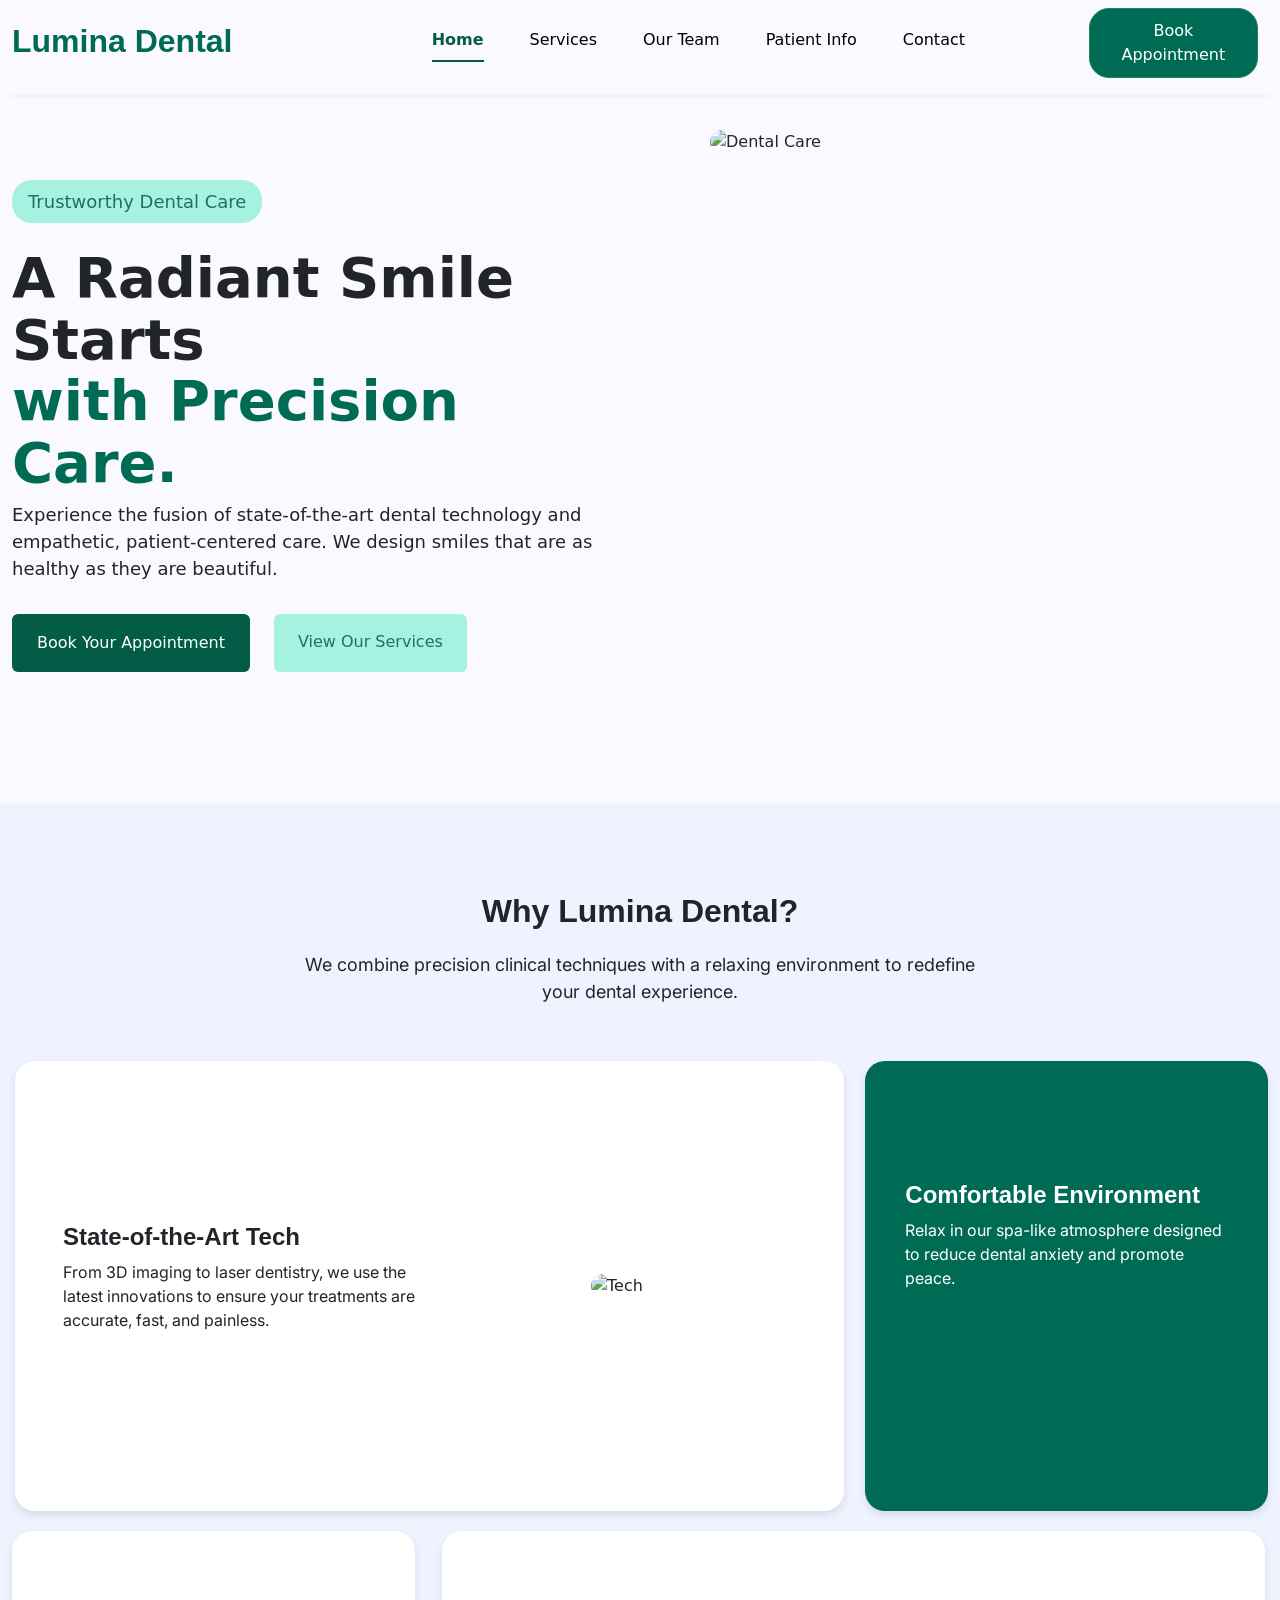
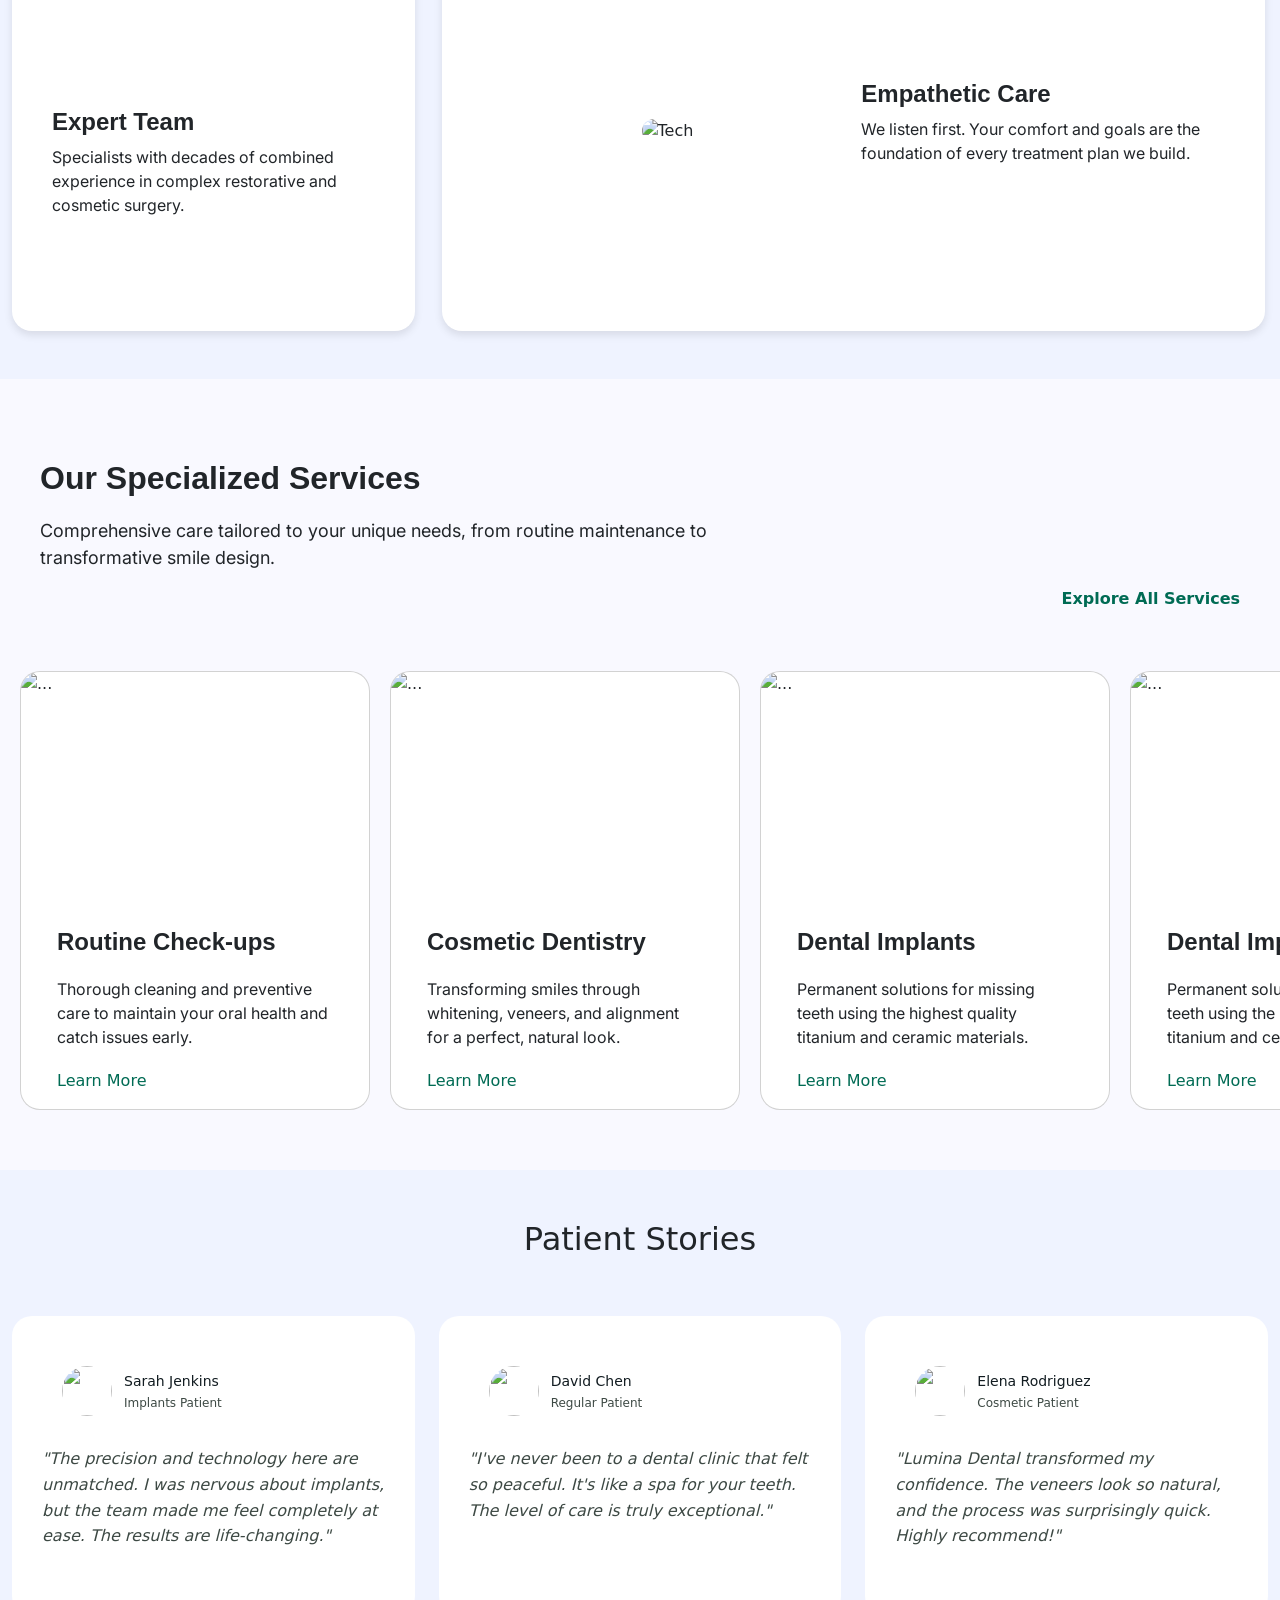
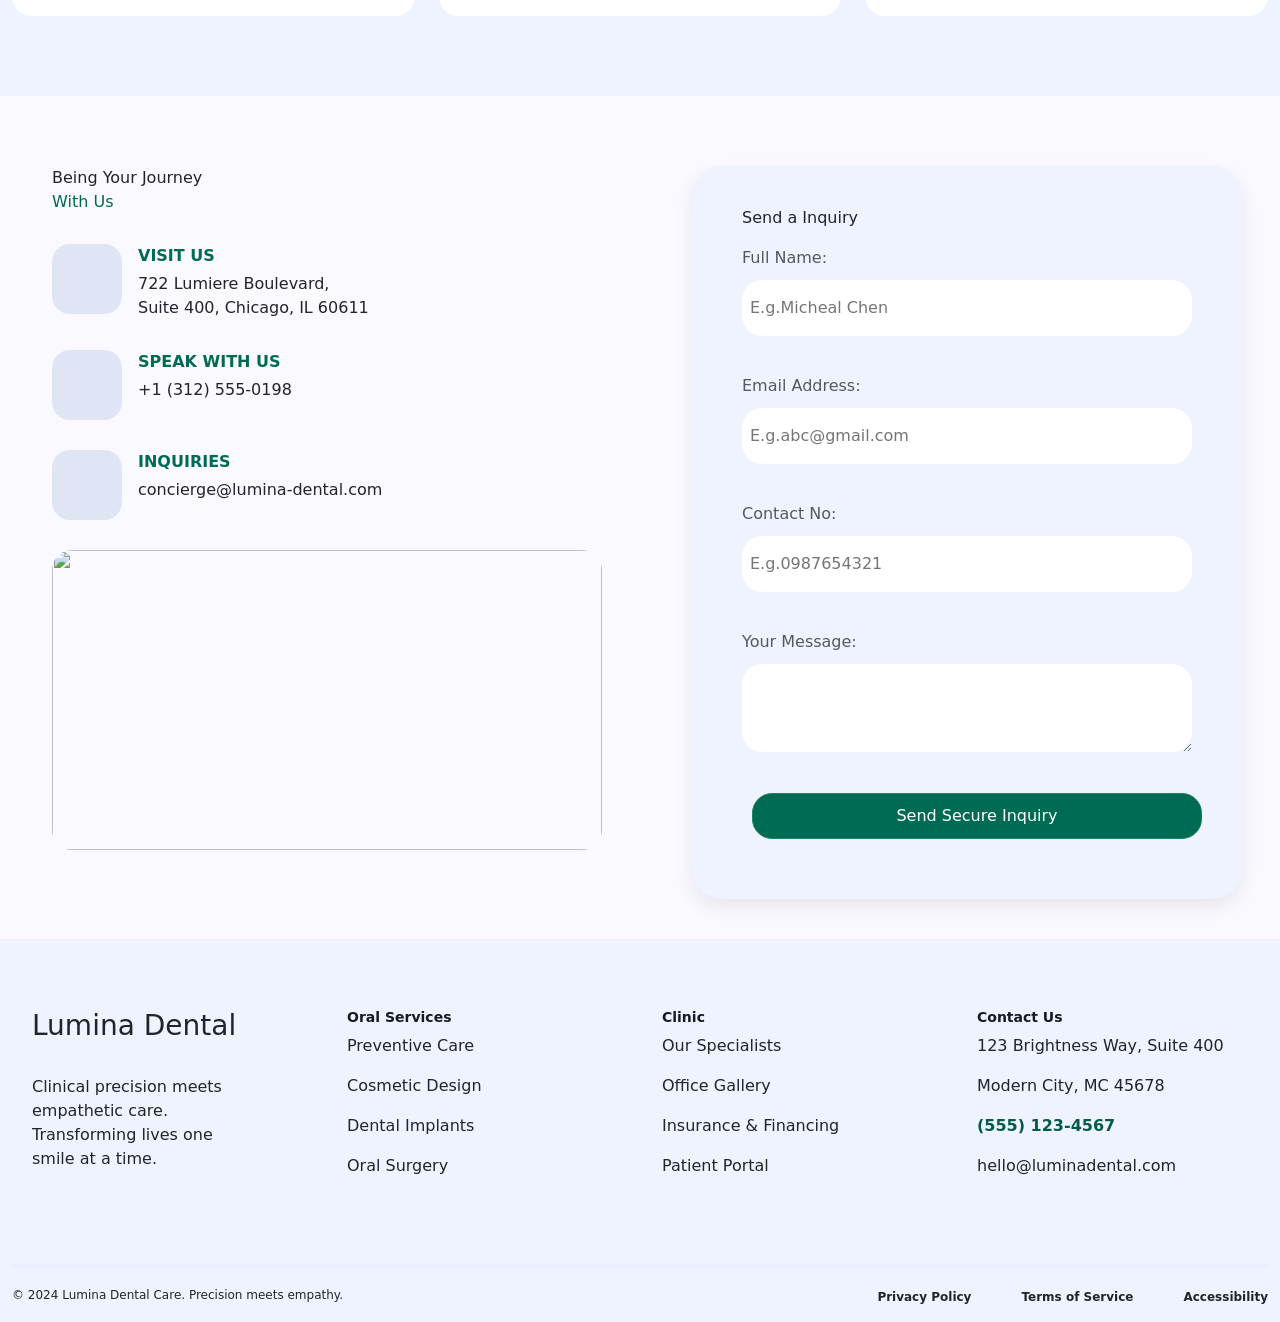
==== index.html @ 8a6b2f62 "adding slide" ====
<!DOCTYPE html>
<html lang="en">
<head>
    <meta charset="UTF-8">
    <meta name="viewport" content="width=device-width, initial-scale=1.0">
    <title> Landing Page </title>
    <link href="https://cdn.jsdelivr.net/npm/bootstrap@5.3.8/dist/css/bootstrap.min.css" rel="stylesheet">
    <link rel="stylesheet" href="style.css">
    <link href="https://fonts.googleapis.com/css2?family=Inter:ital,opsz,wght@0,14..32,100..900;1,14..32,100..900&display=swap" rel="stylesheet">
    <link href="https://cdnjs.cloudflare.com/ajax/libs/font-awesome/7.0.1/css/all.min.css" rel="stylesheet">
    <link rel="stylesheet" href="media.css">
</head>
<body>
    <!-- Heading Section -->
    <header>
        <div class =" heading1 container-fluid pt-2 justify-content-center">
            <div class="row d-flex align-items-center">
                <div class = "col-lg-3 col-6 order-lg-1 order-1">
                    <h2 id="head">Lumina Dental</h2>
                </div>
                <div class = "col-lg-7 col-12 order-lg-2 order-3 text-center d-flex justify-content-center">
                    <ul class="nav nav-underline justify-content-center flex-wrap">
                        <li class="nav-item">
                            <a class="nav-link active" aria-current="page" href="#Home" style="color:#035d46;">Home</a>
                        </li>
                        <li class="nav-item">
                            <a class="nav-link" href="#Services">Services</a>
                        </li>
                        <li class="nav-item">
                            <a class="nav-link" href="#Our Team">Our Team</a>
                        </li>
                        <li class="nav-item hide-mobile">
                            <a class="nav-link" href="#Patient Info">Patient Info</a>
                        </li>
                        <li class="nav-item">
                            <a class="nav-link" href="#contact">Contact</a>
                        </li>
                    </ul>
                </div>
                <div class = "col-lg-2 col-6 order-lg-3 order-2 d-flex justify-content-lg-end justify-content-center mb-3">
                <a href="#Formpopup" class="btn btn-success" style="border-radius: 20px;">Book Appointment</a>
            </div>
        </div><hr>
    </header>
    <!-- Hero Section -->
    <section class="container-fluid" id="Home">
            <div class="row">
                <div class="col-lg-6 col-12">
                    <div class="text">
                        <button type="button" class="btn-round mb-4 py-2 px-3">Trustworthy Dental Care</button>
                        <h2>A Radiant Smile Starts <br>
                        <span>with <span>Precision Care.</span></span></h2>
                        <p>Experience the fusion of state-of-the-art dental technology and 
                            empathetic, patient-centered care. We design smiles that are as 
                            healthy as they are beautiful.</p>
                        <div class="button d-flex gap-4 my-4">
                        <a href="#Formpopup" class="btn btn-track my-2 py-3 px-4" style="background-color: #035d46; color: white;">Book Your Appointment</a>
                        <a href="#Services" class="btn btn-press my-2 py-3 px-4"><i class="fa-brands fa-telegram w-2"></i> View Our Services</a>
                        </div>
                    </div>
                </div>
                <div class="doctor-image col-lg-6 col-12">
                    <img src="https://lh3.googleusercontent.com/aida-public/[base64]" alt="Dental Care" class="img-fluid">
                </div>
            </div>
    </section>
    <!-- About Us-->
    <section class="service container-fluid py-5" id="Services">
        <h2 class="main-heading">Why Lumina Dental?</h2>
        <p class="sub-para">We combine precision clinical techniques with a relaxing environment to redefine <br> your dental experience.</p>
        <div class="row d-flex align-items-center gx-4">
            <div class="col-lg-8 col-12">
                <div class="services row align-items-center">
                    <div class="col-lg-6 col-12 p-2">
                        <h3 class="services-title">State-of-the-Art Tech</h3>
                            <p class="services-text">
                                From 3D imaging to laser dentistry, we use the latest innovations to ensure your treatments are accurate, fast, and painless.
                            </p>
                    </div>
                    <div class="services-img col-lg-6 col-12 text-center">
                        <img src="https://lh3.googleusercontent.com/aida-public/[base64]" class="img-fluid"
                        alt="Tech">
                    </div>
                </div>
            </div>
            <div class="col-lg-4 col-12 gx-4">
                <div class="services-part">
                    <i class="fa-regular fa-bookmark fa-3x"></i>
                    <h3 class="services-title2">Comfortable Environment</h3>
                    <p class="services-text">Relax in our spa-like atmosphere designed to reduce dental anxiety and promote peace.</p>
                </div>
            </div> 
            <div class="col-12">
                <div class="row gx-4 gy-2 align-items-stretch">
                <div class="col-lg-4 col-12">
                <div class="services-part2">
                    <i class="fa-solid fa-user-group fa-3x" style="color: #035d46;"></i>
                    <h3 class="services-title2">Expert Team</h3>
                    <p class="services-text">
                            Specialists with decades of combined experience in complex restorative and cosmetic surgery.
                    </p>
                </div>
            </div>
            <div class="col-lg-8 col-12">
                <div class="services2 row align-items-center">
                    <div class="services-img col-lg-6 col-12 order-lg-1 order-2 text-center">
                        <img src="https://lh3.googleusercontent.com/aida-public/[base64]"
                        alt="Tech">
                    </div>
                    <div class="col-lg-6 col-12 p-2 order-lg-2 order-1">
                        <h3 class="services-title">Empathetic Care</h3>
                            <p class="services-text">
                                We listen first. Your comfort and goals are the foundation of every treatment plan we build.
                            </p>
                    </div>
                </div>
            </div>
            </div> 
            </div>
        </div>
    </section>
    <!--Specialization  -->
    <section class="container-fluid" id="Our Team">
        <div class="row ">
            <div class="section3">
                <h2>Our Specialized Services</h2>
                <p>Comprehensive care tailored to your unique needs, from routine maintenance to<br> transformative smile design.</p> 
                <a href="#" class="explore">Explore All Services 
                <i class="fa-solid fa-arrow-right"></i></a>
            </div>
            <div class="card-slider">
                
                <div class="card" style="width: 24rem;">
                    <img src="https://lh3.googleusercontent.com/aida-public/[base64]" class="card-img-top" alt="...">
                        <div class="card-body">
                            <h5 class="card-title">Routine Check-ups</h5>
                                <p class="card-text">Thorough cleaning and preventive care to maintain your oral health and catch issues early.</p>
                                    <a href="#" class="link">Learn More</a>
                        </div>
                </div>
            
                
                    <div class="card" style="width: 24rem;">
                        <img src="https://lh3.googleusercontent.com/aida-public/[base64]" class="card-img-top" alt="...">
                        <div class="card-body">
                            <h5 class="card-title">Cosmetic Dentistry</h5>
                                <p class="card-text">Transforming smiles through whitening, veneers, and alignment for a perfect, natural look.</p>
                                    <a href="#" class="link">Learn More</a>
                        </div>
                    </div>
                
                
                    <div class="card" style="width: 24rem;">
                    <img src="https://lh3.googleusercontent.com/aida-public/[base64]" class="card-img-top" alt="...">
                        <div class="card-body">
                            <h5 class="card-title">Dental Implants</h5>
                                <p class="card-text">Permanent solutions for missing teeth using the highest quality titanium and ceramic materials.</p>
                                    <a href="#" class="link">Learn More</a>
                        </div>
                    </div>
                    <div class="card" style="width: 24rem;">
                    <img src="https://lh3.googleusercontent.com/aida-public/[base64]" class="card-img-top" alt="...">
                        <div class="card-body">
                            <h5 class="card-title">Dental Implants</h5>
                                <p class="card-text">Permanent solutions for missing teeth using the highest quality titanium and ceramic materials.</p>
                                    <a href="#" class="link">Learn More</a>
                        </div>
                    </div>
                    <div class="card" style="width: 24rem;">
                    <img src="https://lh3.googleusercontent.com/aida-public/[base64]" class="card-img-top" alt="...">
                        <div class="card-body">
                            <h5 class="card-title">Dental Implants</h5>
                                <p class="card-text">Permanent solutions for missing teeth using the highest quality titanium and ceramic materials.</p>
                                    <a href="#" class="link">Learn More</a>
                        </div>
                    </div>
                    <div class="card" style="width: 24rem;">
                    <img src="https://lh3.googleusercontent.com/aida-public/[base64]" class="card-img-top" alt="...">
                        <div class="card-body">
                            <h5 class="card-title">Dental Implants</h5>
                                <p class="card-text">Permanent solutions for missing teeth using the highest quality titanium and ceramic materials.</p>
                                    <a href="#" class="link">Learn More</a>
                        </div>
                    </div>
                    <div class="card" style="width: 24rem;">
                    <img src="https://lh3.googleusercontent.com/aida-public/[base64]" class="card-img-top" alt="...">
                        <div class="card-body">
                            <h5 class="card-title">Dental Implants</h5>
                                <p class="card-text">Permanent solutions for missing teeth using the highest quality titanium and ceramic materials.</p>
                                    <a href="#" class="link">Learn More</a>
                        </div>
                    </div>
                     <div class="card" style="width: 24rem;">
                    <img src="https://lh3.googleusercontent.com/aida-public/[base64]" class="card-img-top" alt="...">
                        <div class="card-body">
                            <h5 class="card-title">Dental Implants</h5>
                                <p class="card-text">Permanent solutions for missing teeth using the highest quality titanium and ceramic materials.</p>
                                    <a href="#" class="link">Learn More</a>
                        </div>
                    </div>
                     <div class="card" style="width: 24rem;">
                    <img src="https://lh3.googleusercontent.com/aida-public/[base64]" class="card-img-top" alt="...">
                        <div class="card-body">
                            <h5 class="card-title">Dental Implants</h5>
                                <p class="card-text">Permanent solutions for missing teeth using the highest quality titanium and ceramic materials.</p>
                                    <a href="#" class="link">Learn More</a>
                        </div>
                    </div>
            </div>
        </div>
    </section>
    <!-- Rating Section -->
     <section class="stories container-fluid" id="Patient Info">
        
            <div class="section4">
                <h2 class="heading">Patient Stories</h2>
                <div class="star d-flex">
                    <i class="fa-solid fa-star"></i>
                    <i class="fa-solid fa-star"></i>
                    <i class="fa-solid fa-star"></i>
                    <i class="fa-solid fa-star"></i>
                    <i class="fa-solid fa-star"></i>
                </div>
                <div class="align">
                    <div class="row d-flex">
                    <div class="col-lg-4 col-12">
                    <div class="profile">
                        <div class="rates d-flex align-items-center">
                        <img src="https://lh3.googleusercontent.com/aida-public/[base64]" class="circle-img">
                    <div class="view-text">
                        <p id="large">Sarah Jenkins</p>
                        <p id="small">Implants Patient</p>
                        </div> </div>
                        <div class="view"><p> "The precision and technology here are unmatched. I was nervous about implants, but the team made me feel completely at ease. The results are life-changing."</p></div>
                    </div>
                </div>
                <div class="col-lg-4 col-12">
                    <div class="profile">
                        <div class="rates d-flex align-items-center">
                        <img src="https://lh3.googleusercontent.com/aida-public/[base64]" class="circle-img">
                    <div class="view-text">
                        <p id="large">David Chen</p>
                        <p id="small">Regular Patient</p>
                        </div> </div>
                        <div class="view"><p>"I've never been to a dental clinic that felt so peaceful. It's like a spa for your teeth. The level of care is truly exceptional."</p></div>
                    </div>
                </div>
                <div class="col-lg-4 col-12">
                    <div class="profile">
                        <div class="rates d-flex align-items-center">
                        <img src="https://lh3.googleusercontent.com/aida-public/[base64]" class="circle-img">
                    <div class="view-text">
                        <p id="large">Elena Rodriguez</p>
                        <p id="small">Cosmetic Patient</p>
                        </div> </div>
                        <div class="view"><p>"Lumina Dental transformed my confidence. The veneers look so natural, and the process was surprisingly quick. Highly recommend!"</p></div>
                    </div>
                </div>
                </div>
            </div>
        </div>
     </section>
     <!-- Contact Page -->
      <section class="container-fluid" id="contact">
        <div class="row">
                <div class="col-lg-6 col-12">
                <div class="contact">
                <p>Being Your Journey <br> 
                    <span class="color">With Us</span></p>
                <div class="contact1">
                    <div class="location ">
                    <i class="fa-solid fa-location-dot fa-2x"></i>
                    </div>
                    <div class="contact-text">
                        <span class="sub-contact">VISIT US</span>
                    <p>722 Lumiere Boulevard,<br>
                    Suite 400, Chicago, IL 60611</p>
                    </div>
                </div>
                <div class="contact1">
                    <div class="location ">
                    <i class="fa-solid fa-phone fa-2x"></i>
                    </div>
                    <div class="contact-text">
                        <span class="sub-contact">Speak with us</span>
                    <p>+1 (312) 555-0198</p>
                    </div>
                </div>
                <div class="contact1">
                    <div class="location ">
                    <i class="fa-solid fa-envelope fa-2x"></i>
                    </div>
                    <div class="contact-text">
                        <span class="sub-contact">Inquiries</span>
                    <p>concierge@lumina-dental.com</p>
                    </div>
                </div>
                <div class="map-container">
                    <img src="https://lh3.googleusercontent.com/aida-public/[base64]" class="map-image">
                </div>
            </div>
            </div>
            <div class="col-lg-6 col-12">
                <form class="form-section" id="contactForm">
                    <div class="form-title">
                    <p>Send a Inquiry</p>
                    <div class="form-body">
                    <p class="form-text">Full Name:</p>
                    <input type="text" id="fullname" class="input py-3 px-2" placeholder="E.g.Micheal Chen">
                    <small class="error" id="nameError"></small><br>
                    <p class="form-text">Email Address:</p>
                    <input type="email" id="email" class="input py-3 px-2" placeholder="E.g.abc@gmail.com">
                    <small class="error" id="emailError"></small><br>
                    <p class="form-text">Contact No:</p>
                    <input type="text" id="phone" class="input py-3 px-2" placeholder="E.g.0987654321">
                    <small class="error" id="phoneError"></small><br>
                    <p class="form-text">Your Message:</p>
                    <textarea class="input py-2" id="message" rows="3"></textarea>
                    <small class="error" id="messageError"></small><br>
                    <button type="submit" class="btn btn-success form-btn">Send Secure Inquiry</button>
                    </div>
                    </div>
                </form>
            </div>
        </div>
    </section>
    <!-- Footer -->
    <footer>
        <div class="footer-wrapper container-fluid">
            <div class="row footer-top">
                        <div class="col-lg-3 col-md-6 col-12 footer-box">
                            <h3>Lumina Dental</h3><br>
                            <p>Clinical precision meets<br> 
                                empathetic care.<br> 
                                Transforming lives one<br> 
                                smile at a time.</p>
                            <div class="footer-logo">
                            <i class="fa-solid fa-earth-americas fa-2x"></i>
                            <i class="fa-regular fa-envelope fa-2x"></i>
                            </div>
                        </div>
                        <div class="col-lg-3 col-md-6 col-6 footer-box">
                            <h4 class="footer-title">Oral Services</h4>
                            <p>Preventive Care</p>
                            <p>Cosmetic Design</p>
                            <p>Dental Implants</p>
                            <p>Oral Surgery</p>
                        </div>
                        <div class="col-lg-3 col-md-6 col-6 footer-box">
                            <h4 class="footer-title">Clinic</h4>
                            <p>Our Specialists</p>
                            <p>Office Gallery</p>
                            <p>Insurance & Financing</p>
                            <p>Patient Portal</p>
                        </div>
                        <div class="col-lg-3 col-md-6 col-12 footer-box">
                            <h4 class="footer-title">Contact Us</h4>
                            <p>123 Brightness Way, Suite 400</p>
                            <p>Modern City, MC 45678</p>
                            <p style="color: #035d46;font-weight: bold;">(555) 123-4567</p>
                            <p>hello@luminadental.com</p>
                        </div>
                    </div><hr>
                    <div class="main-footer d-flex">
                <div class="main-text">
                <h5 id="address">
                © 2024 Lumina Dental Care. Precision meets empathy.
            </h5></div>
            <div class="extra">
                <p>Privacy Policy</p>
                <p>Terms of Service</p>
                <p>Accessibility</p>
            </div>
        </div>
    </div>        
    </footer>
    <script src="https://cdn.jsdelivr.net/npm/@popperjs/core@2.11.8/dist/umd/popper.min.js"></script>
    <script src="https://cdn.jsdelivr.net/npm/bootstrap@5.3.8/dist/js/bootstrap.min.js"></script>
    <script src="script.js"></script>

    <div id="Formpopup" class="popup">
    <div class="box">
        <div class="title">
            <h3>Book Appointment</h3> 
            <a href="#" id="cancel"> × </a>
        </div><br>
        <h5>Full Name:</h5>
        <input type="text" class="normal" placeholder="Name"><br><br>
        <h5>Email Id:</h5>
        <input type="email" class="normal" placeholder="Email"><br><br>
        <button id="book">Book Appointment</button>
    </div>
</div>
</body>
</html>
---- style.css ----
body{
    background-color: #F9F9FF;
}
.heading1{
    position:fixed;
    background-color: #F9F9FF;
    z-index: 1000;
}
.nav-link{
    margin:0 20px;
    color: black;
    margin-right:10px;
}
.nav-link:hover{
    color: #006b54;
}
.nav-link:focus,
.nav-link:active{
    color: #006b54;
}
#head{
    color: #006b54;
    font-weight: 550;
    margin-bottom: 20px;
    font-family:Impact, Haettenschweiler, 'Arial Narrow Bold', sans-serif;
}
.nav{
    margin-bottom: 20px;
}
.btn-success{
    padding: 10px 12px;
    margin:0 10px;
    background-color: #006b54;
    color: white;
}
.popup{
    display: none;
    position: fixed;
    inset: 0;
    background-color: rgba(0,0,0,0.4);
}
.popup:target{
    display:flex;
    flex-direction: column;
    justify-content: center;
    align-items: center;
}
.box{
    background-color:#eff3ff;
    padding: 20px;
    border-radius:10px;
}
.normal{
    padding:10px;
    border-radius: 20px;
    border:none;
}
#cancel{
    font-size:25px;
    color:#006b54
}
#book{
    background-color:#006b54;
    color:white;
    padding:10px 15px;
    border-radius: 10px;
}
.title{
    display: flex;
    gap:20px;
}
/* Home */
.text{
    max-width:650px;
    margin-top: 180px;
    font-size: 18px;
}
.text span{
    color:#006b54;
    font-weight:700;
}
.btn-press{
    padding: 12px 24px;
    background-color:#a6f1df;
    color: #227062;
    border: none;
}
.btn-press:focus,
.btn-press:active,
.btn-press:hover{
    background-color:#a6f1df;
}
.btn-round{
    background-color:#a6f1df;
    color: #227062;
    border-radius: 20px;
    border: none;
    margin-bottom: 30px;
}
.doctor-image img{
    width: 100%;
    max-width: 500px;
    border-radius: 20px;
    object-fit: cover;
    margin-top: 130px;
    display: block;
    margin-left: auto;
    margin-right: auto;
}
/* section 2 */
.text h2{
    font-size: 56px;
    font-weight: 700;
    line-height: 1.1;
}
.service{
    background-color: #eff3ff;
    margin-top: 100px;
}
.services{
    background-color: white;
    border-radius: 20px;
    box-shadow: 0 4px 8px rgba(0,0,0,0.1);
    padding: 40px;
    width:100%;
    height: 100%;
    margin-left: 3px;
}
.services-title{
    font-family: 'Plus Jakarta Sans', sans-serif;
    font-size: 24px;
    font-weight: bold;
}
.services-text{
    font-family:inter, 'Segoe UI', Tahoma, Geneva, Verdana, sans-serif;
    font-size: 16px;
}
.services-img img{
    width: 100%;
    border-radius: 20px;
    object-fit: cover;
}
.services-part{
    background-color: #006b54;
    color: white;
    border-radius: 20px;
    box-shadow: 0 4px 8px rgba(0,0,0,0.1);
    width: 100%;
    min-height: 400px;
    padding: 40px;
    display: flex;
    flex-direction: column;
}
.services-title2{
    font-family: 'Plus Jakarta Sans', sans-serif;
    font-size: 24px;
    font-weight: bold;
    margin-top: 80px;
}
.main-heading{
    text-align: center; 
    padding-top:40px;
    font-family: 'Plus Jakarta Sans', sans-serif;
    font-size:32px;
    font-weight: bold;
}
.sub-para{
    text-align: center;
    font-family:inter, 'Segoe UI', Tahoma, Geneva, Verdana, sans-serif;
    font-size: 18px;
    margin-top: 20px;
    padding-bottom: 40px;
}
.services-part2{
    border-radius: 20px;
    box-shadow: 0 4px 8px rgba(0,0,0,0.1);
    width: 100%;
    min-height:400px;
    height: 100%;
    padding: 40px;
    background-color: white;
    display: flex;
    flex-direction: column;
    justify-content: center;
}
.services2{
    background-color: white;
    border-radius: 20px;
    box-shadow: 0 4px 8px rgba(0,0,0,0.1);
    padding: 40px;
    min-height:400px;
    margin-right:3px;
    margin-left:3px;
}
.service .row{
    row-gap: 20px;
}
.services-part,
.services2{
    min-height: 320px;
    height: 100%;
}
.services,
.services-part{
    min-height: 450px;
    height: 100%;
}
.services,
.services2,
.services-part,
.services-part2{
    opacity: 0;
    transform: translateY(40px);
    animation:fadeUp 2s ease forwards;
}
@keyframes fadeUp{
    from{
        opacity:0;
        transform:translateY(40px);
    }
    to{
        opacity:1;
        transform:translateY(0);
    }
}
.services-img{
    overflow:hidden;
    border-radius:20px;
}
.services-img img{
    transition: transform 2s ease;
}
.services-img:hover{
    transform: scale(1,0.8);
}
/* section 3 */
.section3{
    background-color: #F9F9FF;
    padding: 40px;
}
.section3 h2{
    font-family: 'Plus Jakarta Sans', sans-serif;
    font-size: 32px;
    font-weight: bold;
    margin-top: 40px;
}
.section3 p{
    font-family: 'inter', 'Segoe UI', Tahoma, Geneva, Verdana, sans-serif;
    font-size: 18px;
    margin-top: 20px;
}
.card-title{
    margin:20px;
    font-family: 'Plus Jakarta Sans', sans-serif;
    font-size: 24px;
    font-weight: bold;
}
.card-text{
    margin:20px;
    font-family: 'inter','Segoe UI', Tahoma, Geneva, Verdana, sans-serif ;
    font-size: 16px;
}
.card-slider{
    display:flex;
    overflow:auto;
    scroll-behavior: smooth;
    padding:20px;
    gap:20px;
}
.card{
    flex-shrink: 0;
    max-width:350px;
}
.link{
    margin:20px;
    text-decoration: none;
    color: #006b54;
}
.link:hover{
    text-decoration: underline;
}
.card{
    overflow: hidden;
    border-radius: 20px;
}
.card-img-top{
    height:220px;
    object-fit: cover;
    transition: transform 0.2 ease;
}
.card-img-top:hover{
    transform:scale(1.1);
}
.explore{
    color:#006b54;
    font-weight: bold;
    text-decoration: none;
    display:block;
    text-align: right;
    transition: transform 0.2s ease;
}
.explore:hover{
    transform: translateX(-20px);
}
.card{
    margin-bottom: 40px;
}
/* section 4 */
.star{
    color:#ffb800;
    display: flex;
    justify-content: center;
    margin-bottom:50px;
    gap:5px;
}
.section4 h2{
    text-align: center;
}
.section4{
    padding-top:50px;
    overflow:hidden;
}
.stories{
     background-color:#eff3ff ;
}
#large{
    font-size: 14px;
    margin:0;
    color: #121c21;
}
#small{
    font-size:12px;
    margin:2px 0 0;
    color:#3d4944;
}
.circle-img{
    border-radius:50%;
    width:50px;
    height:50px;
}
.rates{
    margin-bottom: 10px;
    gap:12px;
    padding: 20px;
}
.view{
    font-size: 16px;
    font-style: italic;
    line-height: 1.6;
    color: #3d4944;
}
.profile{ 
    border-radius: 20px;
    background-color: white;
    padding: 30px;
    margin-bottom: 80px;
    min-height:300px;
    transition:0.3s ease;
}
.profile:hover{
   transform:translateY(-8px);
    box-shadow:0 12px 25px rgba(0,0,0,0.12);
}
/* Contact Page */
.contact{
    margin-top: 70px;
    margin-left:40px;
}
.color{
    color: #006b54;
}
.location{
    width: 70px;
    height:70px;
    border-radius: 18px;
    background-color: #dfe5f4;
    display:flex;
    justify-content: center;
    align-items: center;
    color:#006b54;
    flex-shrink:0;
}
.sub-contact{
    color: #006b54;
    font-weight:700;
    margin-bottom:4px;
    text-transform: uppercase;
}
.contact-text{
    display: flex;
    flex-direction: column;
    justify-content: center;
    margin-top:0;
}
.contact1{
    gap: 16px;
    display: flex;
    align-items: flex-start;
    margin:30px 0;
}
.contact-text p{
    margin:0;
}
.map-container{
    max-width:550px;
    width:100%;
    height:300px;
    border-radius: 20px;
    overflow:hidden;
    margin-bottom: 70px;
}
.map-image{
    width:100%;
    height:100%;
    object-fit: cover;
    transition:transform 0.2s ease;
}
.map-image:hover{
    transform: scale(1.2);
}
/* form */
.form-section{
     border-radius: 30px;
     background-color:#eff3ff;
     max-width:550px;
     width:100%;
     margin:40px;
     box-shadow: 0 8px 20px rgba(0,0,0,0.08);
}
.form-title{
    margin-top:70px;
    padding-left: 50px;
    padding-top:40px;
    padding-bottom: 30px;
}
.input{
    border-radius: 20px;
    border: none;
    margin-bottom: 10px;
    width:100%;
    max-width: 450px;
}
.form-body{
    padding-bottom: 30px;
}
.form-text{
    margin-bottom:10px;
    font-size: 16px;
}
.form-btn{
    background-color: #006b54;
    max-width:450px;
    width:100%;
    border-radius: 20px;
    color: white;
}
/* footer-section */
.footer-section{
    padding-top:70px;
    padding-left: 30px;
    gap:60px;
}
.footer-wrapper{
    background-color:#eff3ff;
}
.footer-logo{
    color:#006b54;
    display: flex;
    gap:20px;
}
.footer-title{
    font-size: 14px;
    font-weight: bold;
    color:#121c21;
    padding-right: 50px;
}
.footer-section h2,
.footer-section h4{
    padding-bottom: 20px;
}
.footer-section p{
    margin-bottom: 12px;
    line-height: 1.5;
}
.main-footer{
    margin-top:20px;
    display: flex;
    gap:20px;
    flex-wrap: wrap;
    justify-content: space-between;
}
#address{
    font-size: 12px;
    margin-right:20px;
}
.footer-top{
    row-gap:30px;
    padding:70px 0 70px 20px;
}
hr{
    border: 2px solid #d7e1fe;
    margin:0;
}
.extra{
    font-size:12px;
    display:flex;
    gap:50px;
    font-weight: bold;
}
.error{
    color:red;
    display: block;
    font-size:14px;
}
html{
    scroll-behavior: smooth;
}
---- media.css ----
@media (max-width: 768px) {
    .text h2{
    font-size:36px;
    }
    .nav{
        margin-bottom:0;
        position:fixed;
        bottom:0;
        left:0;
        width:100%;
        z-index:1000;
        background-color:white;   
    }
    .nav-link{
        padding:5px;
        font-size:12px;
        margin-top:10px;
        display: flex;
        align-items: center;
    }
    .hide-mobile{
        display:none;
    }
    .btn-success{
        margin-top:2px;
    }
    .text{
        margin-top: 110px;
        padding:0 10px;
    }
    body{
        padding-bottom:60px;
    }
   .services-part,
   .services-part2{
      padding:20px;
      min-height:150px;
    }
    .services,
    .services2{
        min-height:auto;
        display:flex;
        align-items:center;
        padding: 20px;;
    }
    #head{
        font-size:20px;
        margin-top:5px
    }
    .btn-success{
        font-size:14px;
        width:100%;
        padding:8px 10px;
        margin:5px 0;
    }
    .button{
        display: flex;
        flex-direction: column;
        gap:none;
        margin-bottom:10px;
    }
    .doctor-image img{
        margin-top:20px;
        margin-bottom:20px;
    }
    .explore{
        display:flex;
        justify-content: center;
        gap:5px;
    }
    .form-section{
        width:95%;
        margin:15px auto;
        border-radius:20px;
    }

    .form-title{
        padding:20px;
        margin-top:10px;
    }

    .input{
        width:100%;
        font-size:14px;
    }

    .form-btn{
        width:100%;
        padding:12px;
    }
    .profile{
        margin-bottom: 20px;
    }
    .contact{
        margin-left:20px;
    }
    .footer-top{
        padding:30px 0 20px 10px;
    }

}
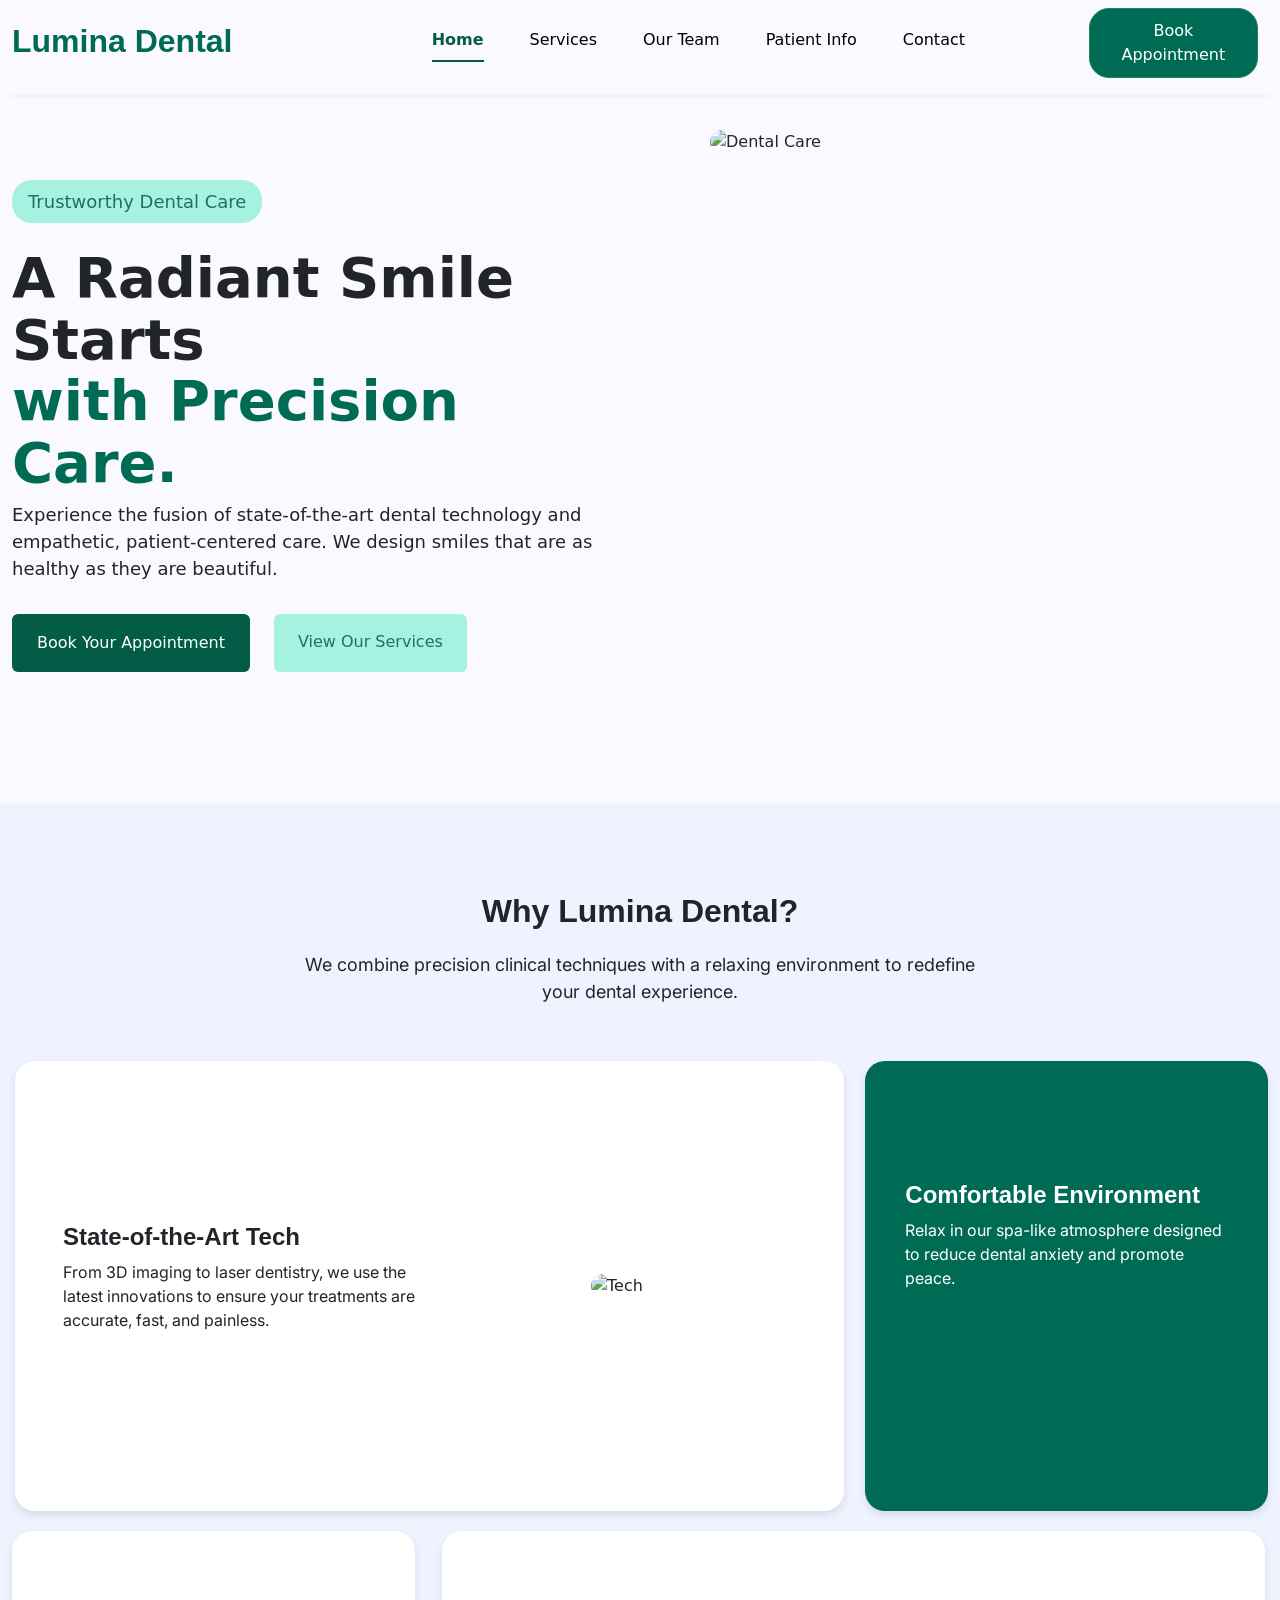
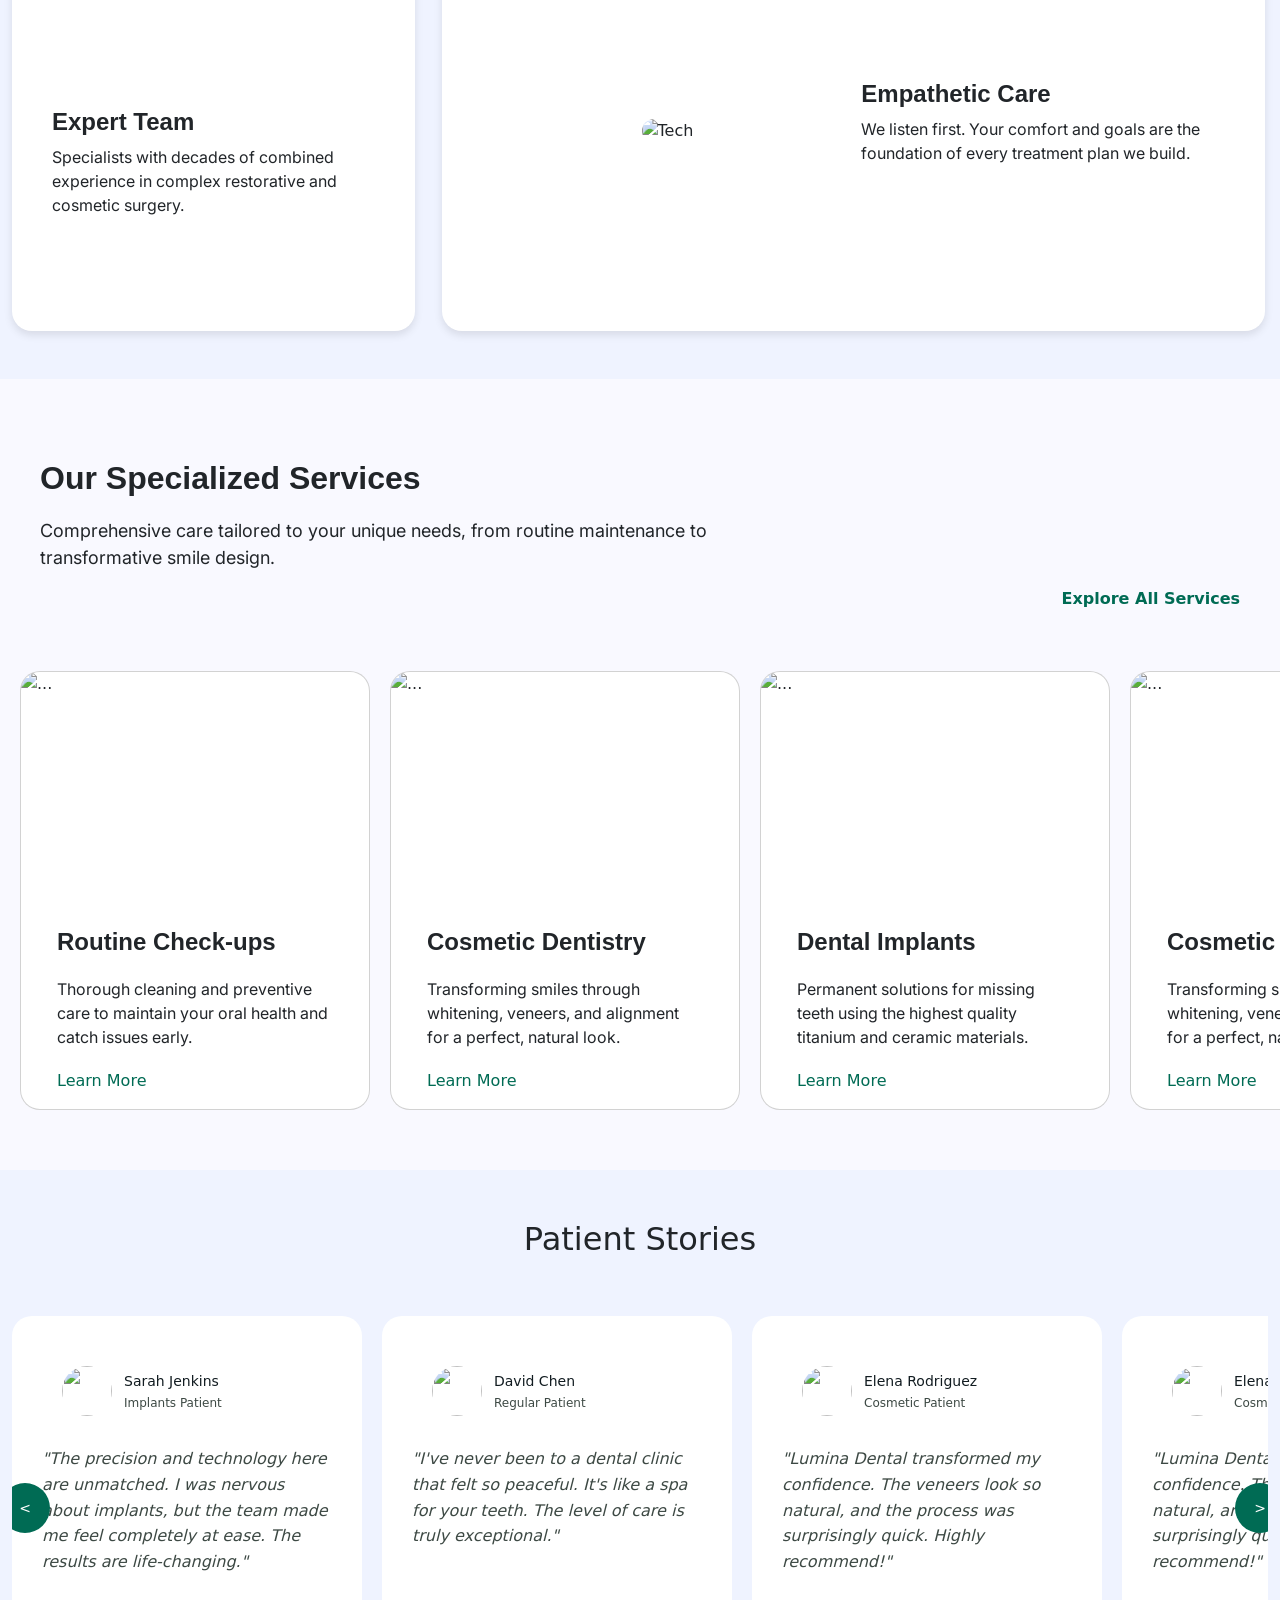
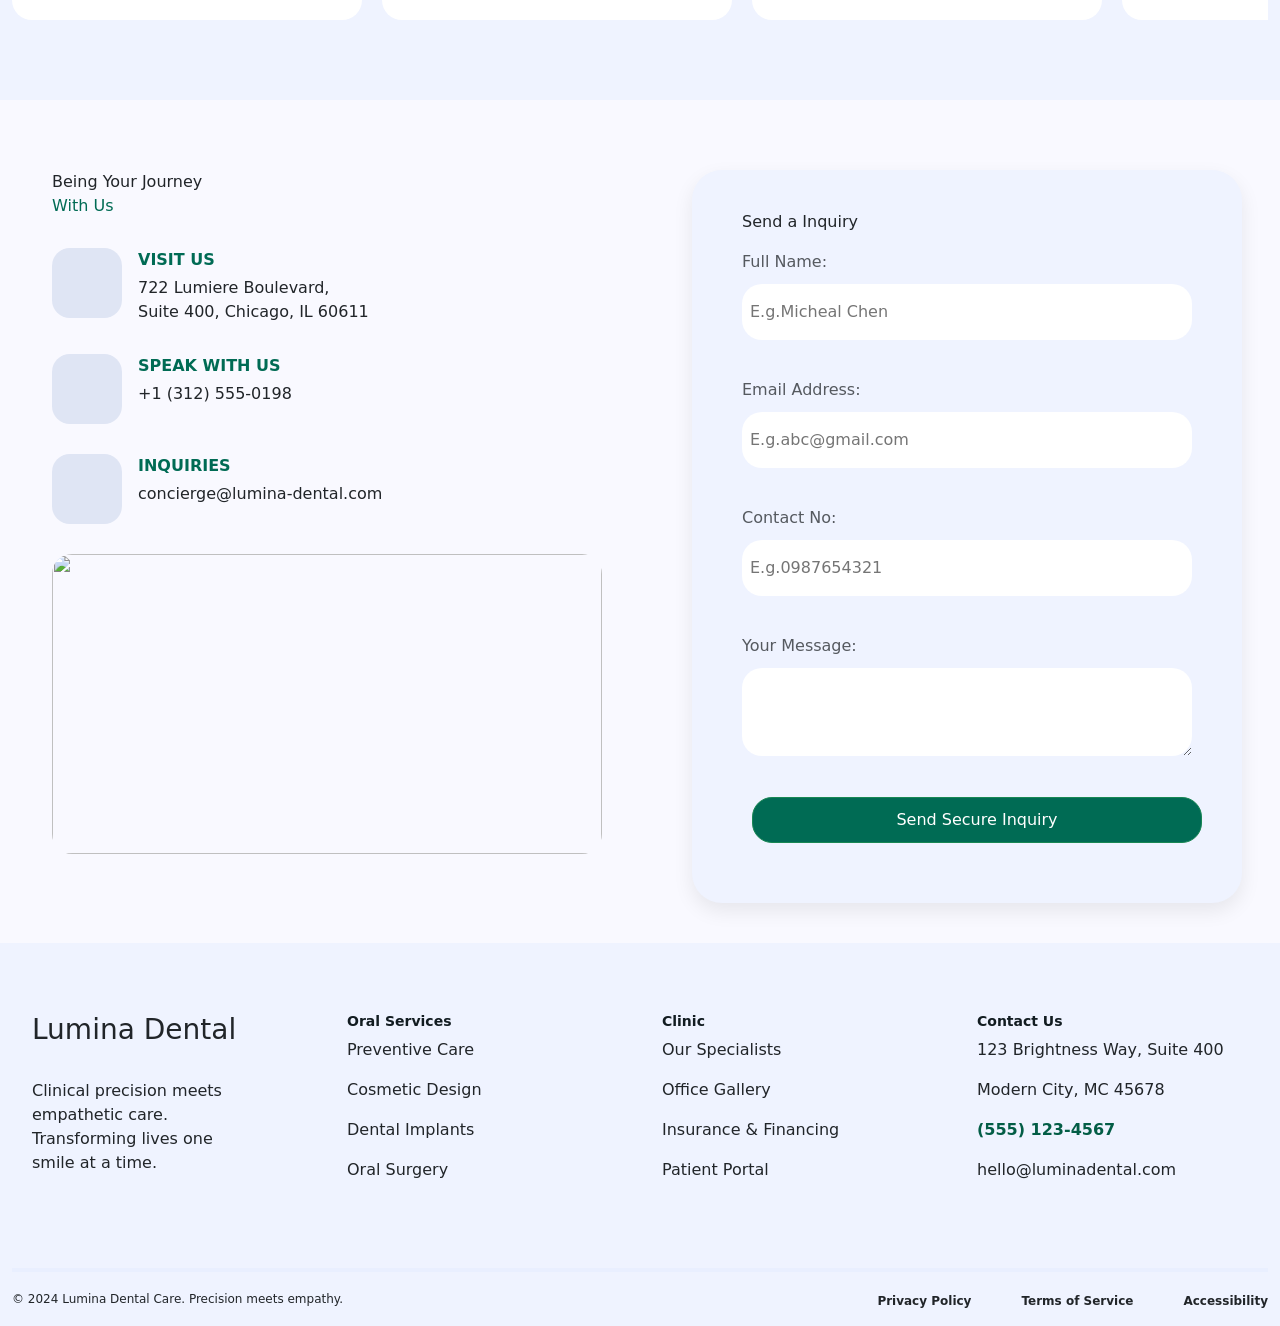
==== commit 0d2950e3: "adding slides" ====
--- a/index.html
+++ b/index.html
@@ -53,7 +53,7 @@
                         <p>Experience the fusion of state-of-the-art dental technology and 
                             empathetic, patient-centered care. We design smiles that are as 
                             healthy as they are beautiful.</p>
-                        <div class="button d-flex gap-4 my-4">
+                        <div class="button d-flex">
                         <a href="#Formpopup" class="btn btn-track my-2 py-3 px-4" style="background-color: #035d46; color: white;">Book Your Appointment</a>
                         <a href="#Services" class="btn btn-press my-2 py-3 px-4"><i class="fa-brands fa-telegram w-2"></i> View Our Services</a>
                         </div>
@@ -125,11 +125,10 @@
             <div class="section3">
                 <h2>Our Specialized Services</h2>
                 <p>Comprehensive care tailored to your unique needs, from routine maintenance to<br> transformative smile design.</p> 
-                <a href="#" class="explore">Explore All Services 
+                <a href="#" class="explore" id="explorebtn">Explore All Services 
                 <i class="fa-solid fa-arrow-right"></i></a>
             </div>
-            <div class="card-slider">
-                
+            <div class="card-slider" id="section-card">
                 <div class="card" style="width: 24rem;">
                     <img src="https://lh3.googleusercontent.com/aida-public/[base64]" class="card-img-top" alt="...">
                         <div class="card-body">
@@ -138,8 +137,6 @@
                                     <a href="#" class="link">Learn More</a>
                         </div>
                 </div>
-            
-                
                     <div class="card" style="width: 24rem;">
                         <img src="https://lh3.googleusercontent.com/aida-public/[base64]" class="card-img-top" alt="...">
                         <div class="card-body">
@@ -148,8 +145,6 @@
                                     <a href="#" class="link">Learn More</a>
                         </div>
                     </div>
-                
-                
                     <div class="card" style="width: 24rem;">
                     <img src="https://lh3.googleusercontent.com/aida-public/[base64]" class="card-img-top" alt="...">
                         <div class="card-body">
@@ -159,7 +154,23 @@
                         </div>
                     </div>
                     <div class="card" style="width: 24rem;">
-                    <img src="https://lh3.googleusercontent.com/aida-public/[base64]" class="card-img-top" alt="...">
+                    <img src="https://images.unsplash.com/photo-1593022356769-11f762e25ed9?w=500&auto=format&fit=crop&q=60&ixlib=rb-4.1.0&ixid=M3wxMjA3fDB8MHxzZWFyY2h8N3x8ZGVudGlzdHxlbnwwfHwwfHx8MA%3D%3D" class="card-img-top" alt="...">
+                        <div class="card-body">
+                            <h5 class="card-title">Cosmetic Dentistry</h5>
+                                <p class="card-text">Transforming smiles through whitening, veneers, and alignment for a perfect, natural look.</p>
+                                    <a href="#" class="link">Learn More</a>
+                        </div>
+                    </div>
+                    <div class="card" style="width: 24rem;">
+                    <img src="https://images.pexels.com/photos/7108396/pexels-photo-7108396.jpeg" class="card-img-top" alt="...">
+                        <div class="card-body">
+                            <h5 class="card-title">Routine Check-ups</h5>
+                                <p class="card-text">Thorough cleaning and preventive care to maintain your oral health and catch issues early.</p>
+                                    <a href="#" class="link">Learn More</a>
+                        </div>
+                    </div>
+                    <div class="card" style="width: 24rem;">
+                    <img src="https://images.pexels.com/photos/19879746/pexels-photo-19879746.jpeg" class="card-img-top" alt="...">
                         <div class="card-body">
                             <h5 class="card-title">Dental Implants</h5>
                                 <p class="card-text">Permanent solutions for missing teeth using the highest quality titanium and ceramic materials.</p>
@@ -167,42 +178,26 @@
                         </div>
                     </div>
                     <div class="card" style="width: 24rem;">
-                    <img src="https://lh3.googleusercontent.com/aida-public/[base64]" class="card-img-top" alt="...">
+                    <img src="https://images.pexels.com/photos/13176356/pexels-photo-13176356.jpeg" class="card-img-top" alt="...">
+                        <div class="card-body">
+                            <h5 class="card-title">Cosmetic Dentistry</h5>
+                                <p class="card-text">Transforming smiles through whitening, veneers, and alignment for a perfect, natural look.</p>
+                                    <a href="#" class="link">Learn More</a>
+                        </div>
+                    </div>
+                     <div class="card" style="width: 24rem;">
+                    <img src="https://images.pexels.com/photos/13697729/pexels-photo-13697729.jpeg" class="card-img-top" alt="...">
                         <div class="card-body">
                             <h5 class="card-title">Dental Implants</h5>
                                 <p class="card-text">Permanent solutions for missing teeth using the highest quality titanium and ceramic materials.</p>
                                     <a href="#" class="link">Learn More</a>
                         </div>
                     </div>
-                    <div class="card" style="width: 24rem;">
-                    <img src="https://lh3.googleusercontent.com/aida-public/[base64]" class="card-img-top" alt="...">
-                        <div class="card-body">
-                            <h5 class="card-title">Dental Implants</h5>
-                                <p class="card-text">Permanent solutions for missing teeth using the highest quality titanium and ceramic materials.</p>
-                                    <a href="#" class="link">Learn More</a>
-                        </div>
-                    </div>
-                    <div class="card" style="width: 24rem;">
-                    <img src="https://lh3.googleusercontent.com/aida-public/[base64]" class="card-img-top" alt="...">
-                        <div class="card-body">
-                            <h5 class="card-title">Dental Implants</h5>
-                                <p class="card-text">Permanent solutions for missing teeth using the highest quality titanium and ceramic materials.</p>
-                                    <a href="#" class="link">Learn More</a>
-                        </div>
-                    </div>
                      <div class="card" style="width: 24rem;">
-                    <img src="https://lh3.googleusercontent.com/aida-public/[base64]" class="card-img-top" alt="...">
-                        <div class="card-body">
-                            <h5 class="card-title">Dental Implants</h5>
-                                <p class="card-text">Permanent solutions for missing teeth using the highest quality titanium and ceramic materials.</p>
-                                    <a href="#" class="link">Learn More</a>
-                        </div>
-                    </div>
-                     <div class="card" style="width: 24rem;">
-                    <img src="https://lh3.googleusercontent.com/aida-public/[base64]" class="card-img-top" alt="...">
-                        <div class="card-body">
-                            <h5 class="card-title">Dental Implants</h5>
-                                <p class="card-text">Permanent solutions for missing teeth using the highest quality titanium and ceramic materials.</p>
+                    <img src="https://images.pexels.com/photos/11722768/pexels-photo-11722768.jpeg" class="card-img-top" alt="...">
+                        <div class="card-body">
+                            <h5 class="card-title">Routine Check-ups</h5>
+                                <p class="card-text">Thorough cleaning and preventive care to maintain your oral health and catch issues early.</p>
                                     <a href="#" class="link">Learn More</a>
                         </div>
                     </div>
@@ -222,8 +217,10 @@
                     <i class="fa-solid fa-star"></i>
                 </div>
                 <div class="align">
-                    <div class="row d-flex">
-                    <div class="col-lg-4 col-12">
+                    <div class="stories-section row d-flex">
+                        <button id="first-btn"><</button>
+                        <button id="next-btn">></button>
+                    <div class="stories-slider" id="stories">
                     <div class="profile">
                         <div class="rates d-flex align-items-center">
                         <img src="https://lh3.googleusercontent.com/aida-public/[base64]" class="circle-img">
@@ -233,8 +230,6 @@
                         </div> </div>
                         <div class="view"><p> "The precision and technology here are unmatched. I was nervous about implants, but the team made me feel completely at ease. The results are life-changing."</p></div>
                     </div>
-                </div>
-                <div class="col-lg-4 col-12">
                     <div class="profile">
                         <div class="rates d-flex align-items-center">
                         <img src="https://lh3.googleusercontent.com/aida-public/[base64]" class="circle-img">
@@ -244,8 +239,6 @@
                         </div> </div>
                         <div class="view"><p>"I've never been to a dental clinic that felt so peaceful. It's like a spa for your teeth. The level of care is truly exceptional."</p></div>
                     </div>
-                </div>
-                <div class="col-lg-4 col-12">
                     <div class="profile">
                         <div class="rates d-flex align-items-center">
                         <img src="https://lh3.googleusercontent.com/aida-public/[base64]" class="circle-img">
@@ -255,7 +248,52 @@
                         </div> </div>
                         <div class="view"><p>"Lumina Dental transformed my confidence. The veneers look so natural, and the process was surprisingly quick. Highly recommend!"</p></div>
                     </div>
-                </div>
+                    <div class="profile">
+                        <div class="rates d-flex align-items-center">
+                        <img src="https://images.pexels.com/photos/30468665/pexels-photo-30468665.jpeg" class="circle-img">
+                    <div class="view-text">
+                        <p id="large">Elena Rodriguez</p>
+                        <p id="small">Cosmetic Patient</p>
+                        </div> </div>
+                        <div class="view"><p>"Lumina Dental transformed my confidence. The veneers look so natural, and the process was surprisingly quick. Highly recommend!"</p></div>
+                    </div>
+                    <div class="profile">
+                        <div class="rates d-flex align-items-center">
+                        <img src="https://images.pexels.com/photos/3953843/pexels-photo-3953843.jpeg" class="circle-img">
+                    <div class="view-text">
+                        <p id="large">Elena Rodriguez</p>
+                        <p id="small">Cosmetic Patient</p>
+                        </div> </div>
+                        <div class="view"><p>"Lumina Dental transformed my confidence. The veneers look so natural, and the process was surprisingly quick. Highly recommend!"</p></div>
+                    </div>
+                    <div class="profile">
+                        <div class="rates d-flex align-items-center">
+                        <img src="https://images.pexels.com/photos/29852852/pexels-photo-29852852.jpeg" class="circle-img">
+                    <div class="view-text">
+                        <p id="large">Elena Rodriguez</p>
+                        <p id="small">Cosmetic Patient</p>
+                        </div> </div>
+                        <div class="view"><p>"Lumina Dental transformed my confidence. The veneers look so natural, and the process was surprisingly quick. Highly recommend!"</p></div>
+                    </div>
+                    <div class="profile">
+                        <div class="rates d-flex align-items-center">
+                        <img src="https://images.pexels.com/photos/6182383/pexels-photo-6182383.jpeg" class="circle-img">
+                    <div class="view-text">
+                        <p id="large">Elena Rodriguez</p>
+                        <p id="small">Cosmetic Patient</p>
+                        </div> </div>
+                        <div class="view"><p>"Lumina Dental transformed my confidence. The veneers look so natural, and the process was surprisingly quick. Highly recommend!"</p></div>
+                    </div>
+                    <div class="profile">
+                        <div class="rates d-flex align-items-center">
+                        <img src="https://images.pexels.com/photos/13079557/pexels-photo-13079557.jpeg" class="circle-img">
+                    <div class="view-text">
+                        <p id="large">Elena Rodriguez</p>
+                        <p id="small">Cosmetic Patient</p>
+                        </div> </div>
+                        <div class="view"><p>"Lumina Dental transformed my confidence. The veneers look so natural, and the process was surprisingly quick. Highly recommend!"</p></div>
+                    </div>
+                    </div>
                 </div>
             </div>
         </div>
@@ -388,7 +426,7 @@
         <input type="text" class="normal" placeholder="Name"><br><br>
         <h5>Email Id:</h5>
         <input type="email" class="normal" placeholder="Email"><br><br>
-        <button id="book">Book Appointment</button>
+        <button type="button" id="book">Book Appointment</button>
     </div>
 </div>
 </body>
--- a/style.css
+++ b/style.css
@@ -106,6 +106,11 @@
     display: block;
     margin-left: auto;
     margin-right: auto;
+}
+.button{
+    gap:24px;
+    margin-top:24px;
+    margin-bottom: 24px;
 }
 /* section 2 */
 .text h2{
@@ -356,6 +361,44 @@
     margin-bottom: 80px;
     min-height:300px;
     transition:0.3s ease;
+    flex-shrink: 0;
+    max-width:350px;
+}
+.stories-section{
+    position:relative;
+}
+#next-btn{
+    font-size:14px;
+    position:absolute;
+    top:50%;
+    right:-5px;
+    transform: translateY(-50%);
+    border:none;
+    border-radius: 50px;
+    color:white;
+    cursor: pointer;
+    background-color: #006b54;
+    width:50px;
+    height:50px;
+}
+#first-btn{
+    font-size:14px;
+    position:absolute;
+    top:50%;
+    transform: translateY(-50%);
+    border:none;
+    border-radius: 50px;
+    color:white;
+    cursor: pointer;
+    background-color: #006b54;
+    width:50px;
+    height:50px;
+}
+.stories-slider{
+    display: flex;
+    overflow-x: auto;
+    gap:20px;
+    scroll-behavior: smooth;
 }
 .profile:hover{
    transform:translateY(-8px);
--- a/media.css
+++ b/media.css
@@ -56,7 +56,7 @@
     .button{
         display: flex;
         flex-direction: column;
-        gap:none;
+        gap:5px;
         margin-bottom:10px;
     }
     .doctor-image img{
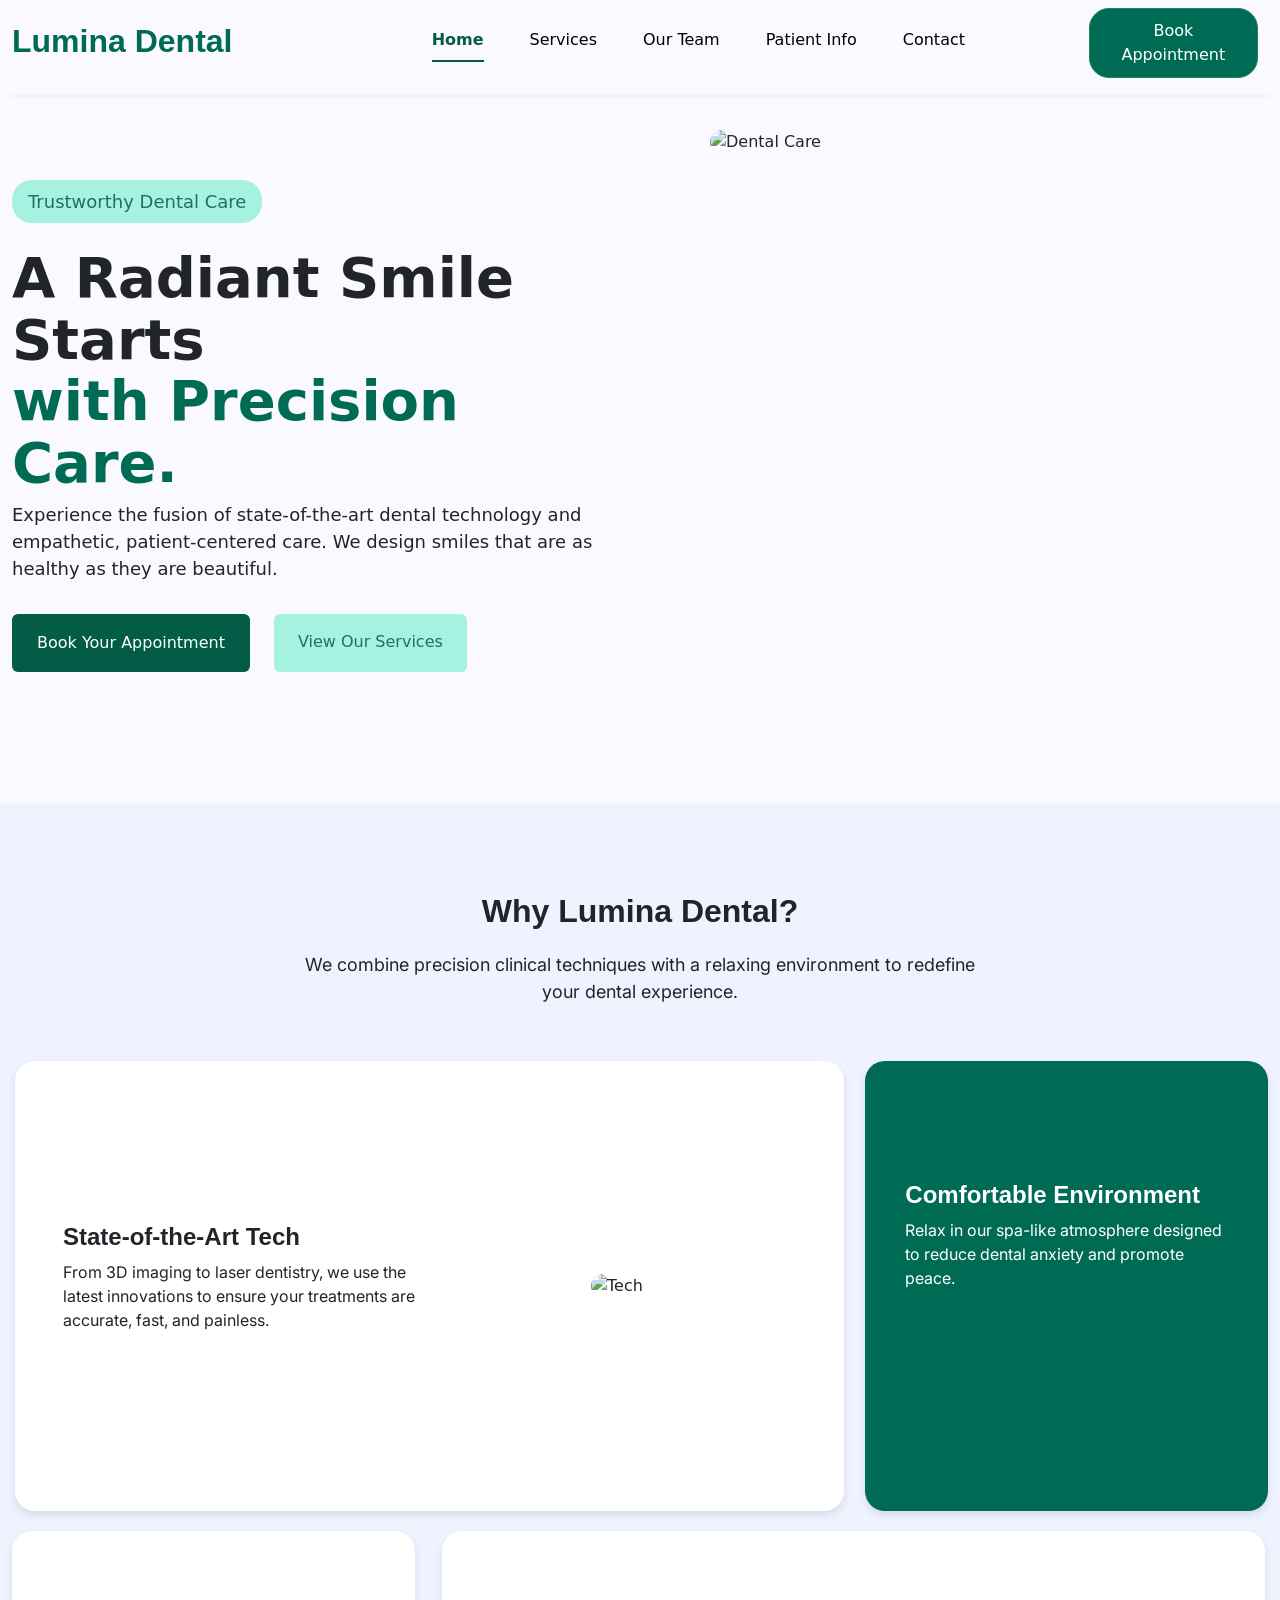
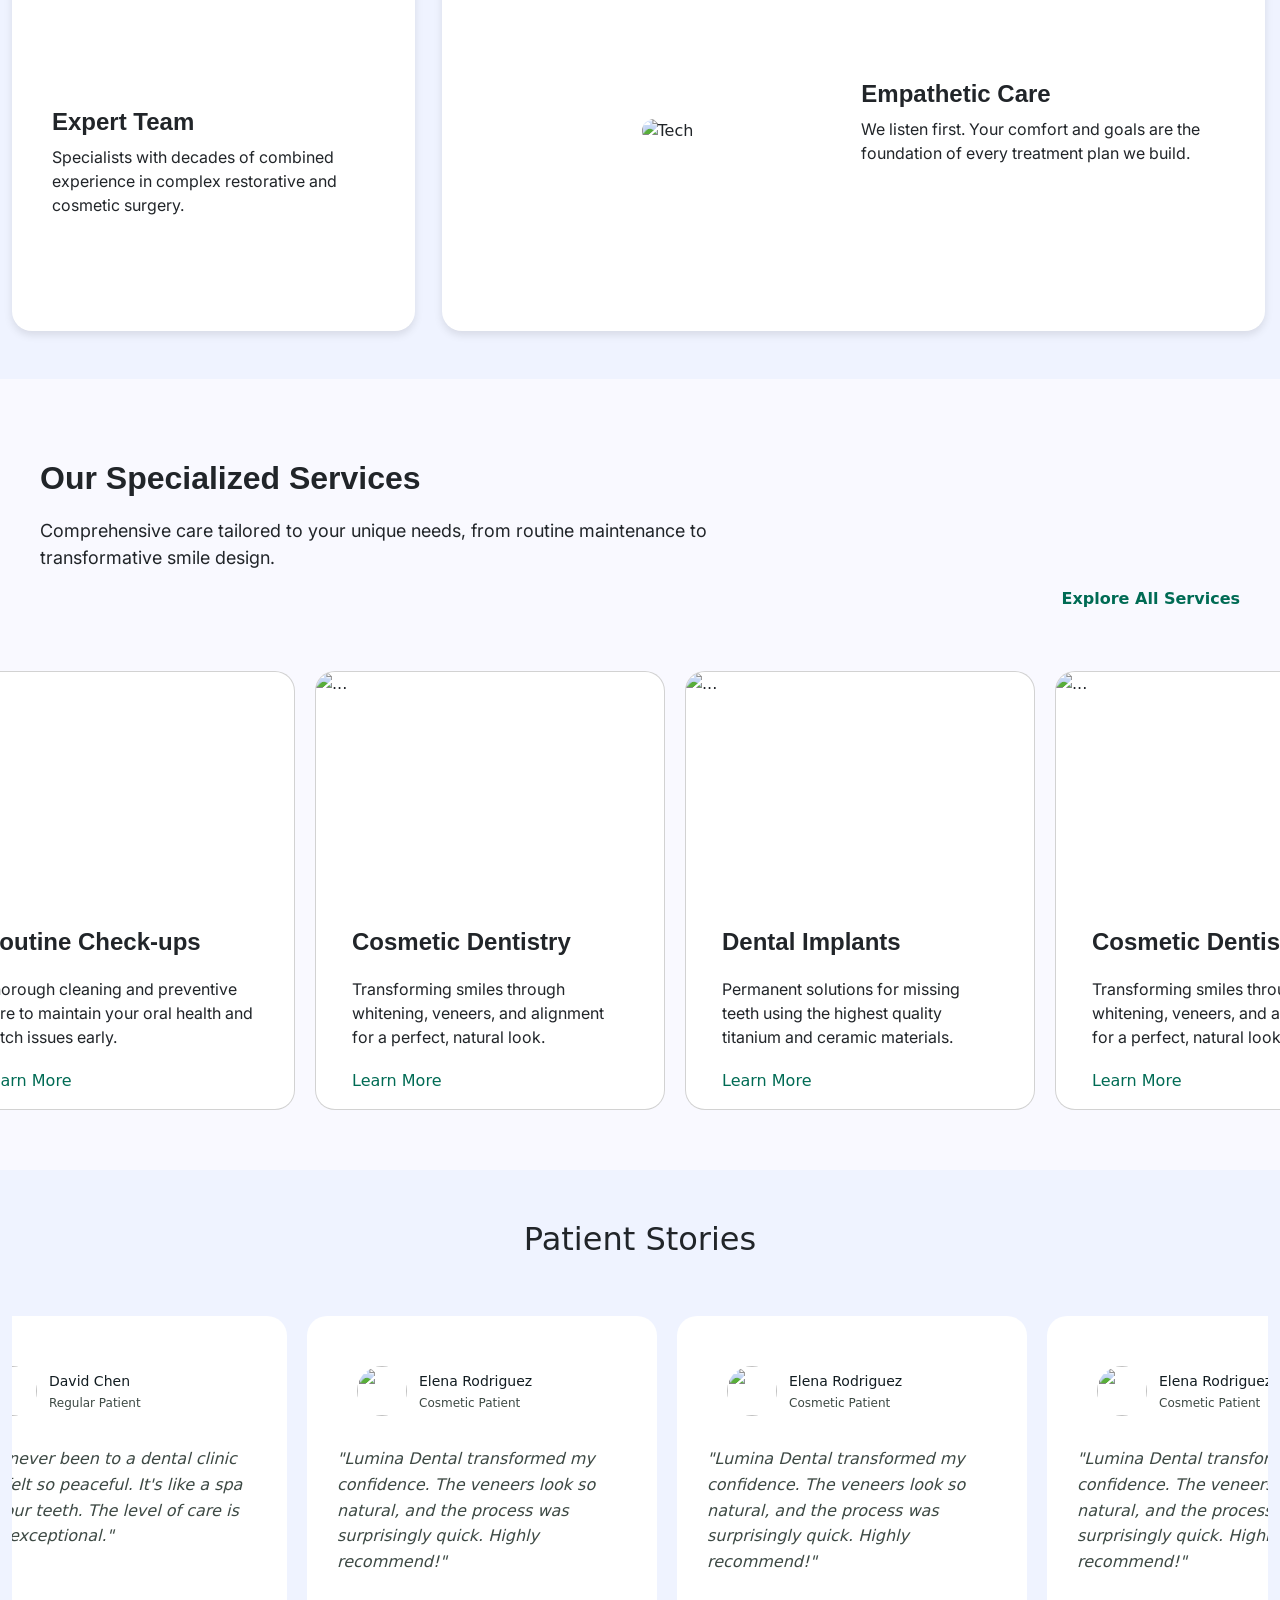
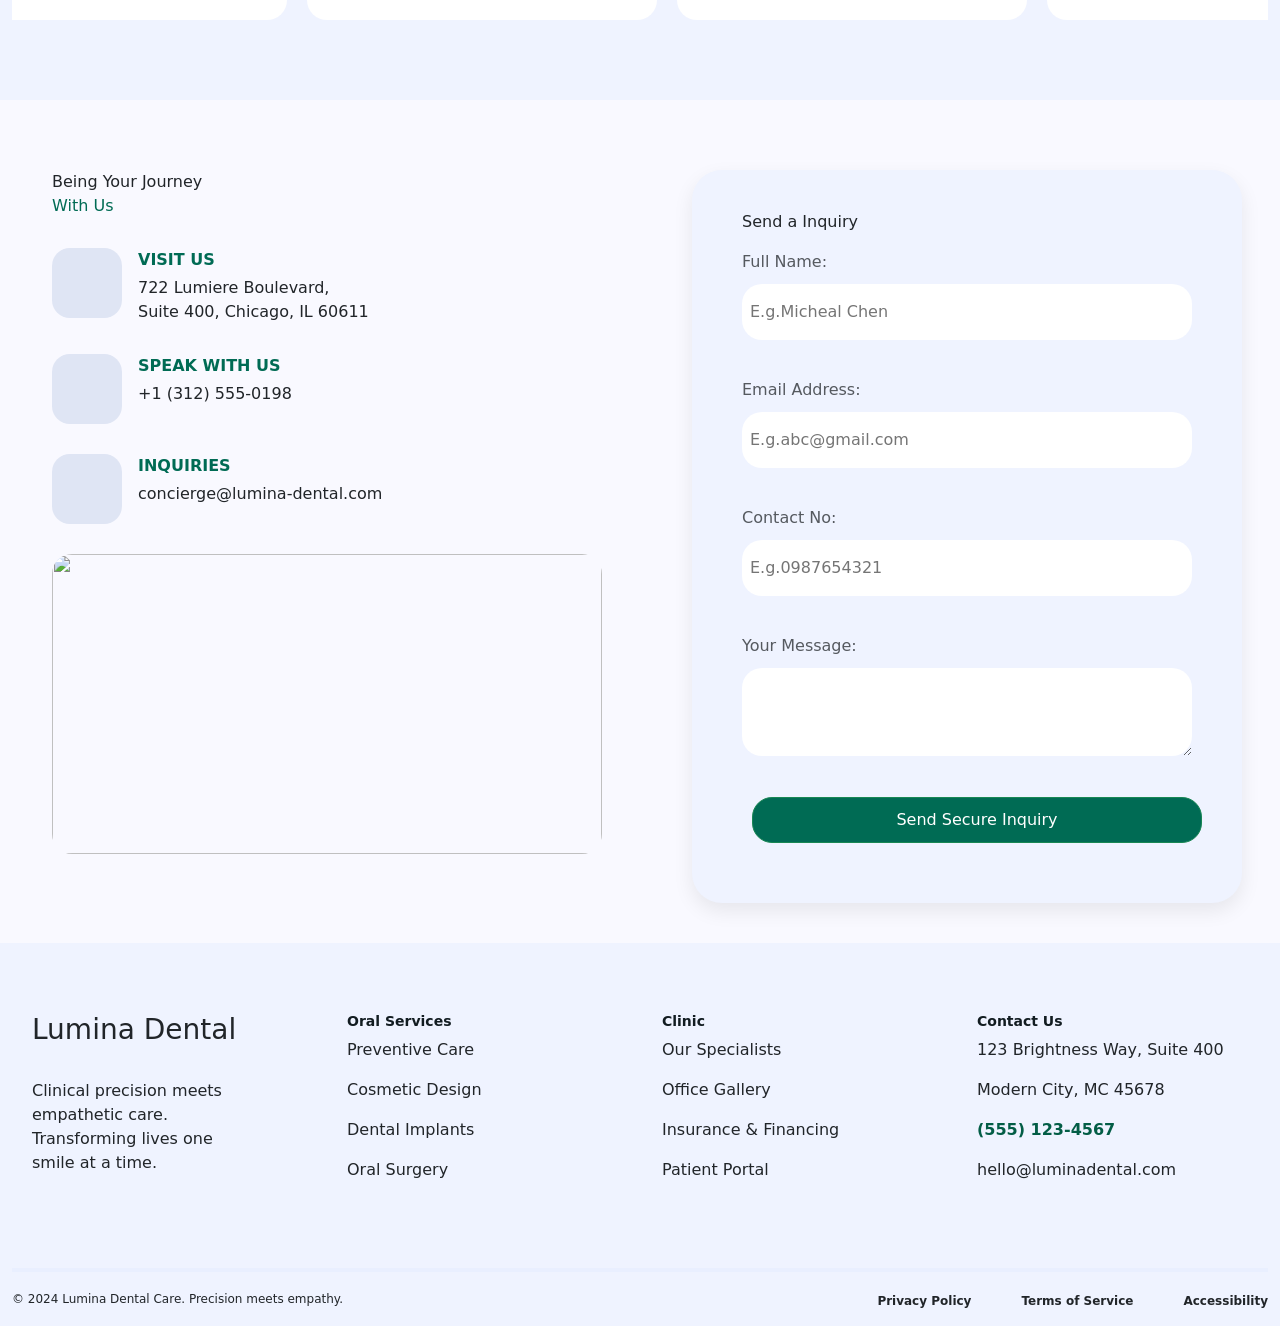
==== commit c68521b3: "adding one file" ====
--- a/index.html
+++ b/index.html
@@ -218,8 +218,8 @@
                 </div>
                 <div class="align">
                     <div class="stories-section row d-flex">
-                        <button id="first-btn"><</button>
-                        <button id="next-btn">></button>
+                        <!-- <button id="first-btn"><</button>
+                        <button id="next-btn">></button> -->
                     <div class="stories-slider" id="stories">
                     <div class="profile">
                         <div class="rates d-flex align-items-center">
@@ -355,7 +355,7 @@
                     <p class="form-text">Your Message:</p>
                     <textarea class="input py-2" id="message" rows="3"></textarea>
                     <small class="error" id="messageError"></small><br>
-                    <button type="submit" class="btn btn-success form-btn">Send Secure Inquiry</button>
+                    <a href="head.html" class="btn btn-success form-btn">Send Secure Inquiry</a>
                     </div>
                     </div>
                 </form>
--- a/style.css
+++ b/style.css
@@ -364,7 +364,7 @@
     flex-shrink: 0;
     max-width:350px;
 }
-.stories-section{
+/* .stories-section{
     position:relative;
 }
 #next-btn{
@@ -393,7 +393,7 @@
     background-color: #006b54;
     width:50px;
     height:50px;
-}
+} */
 .stories-slider{
     display: flex;
     overflow-x: auto;
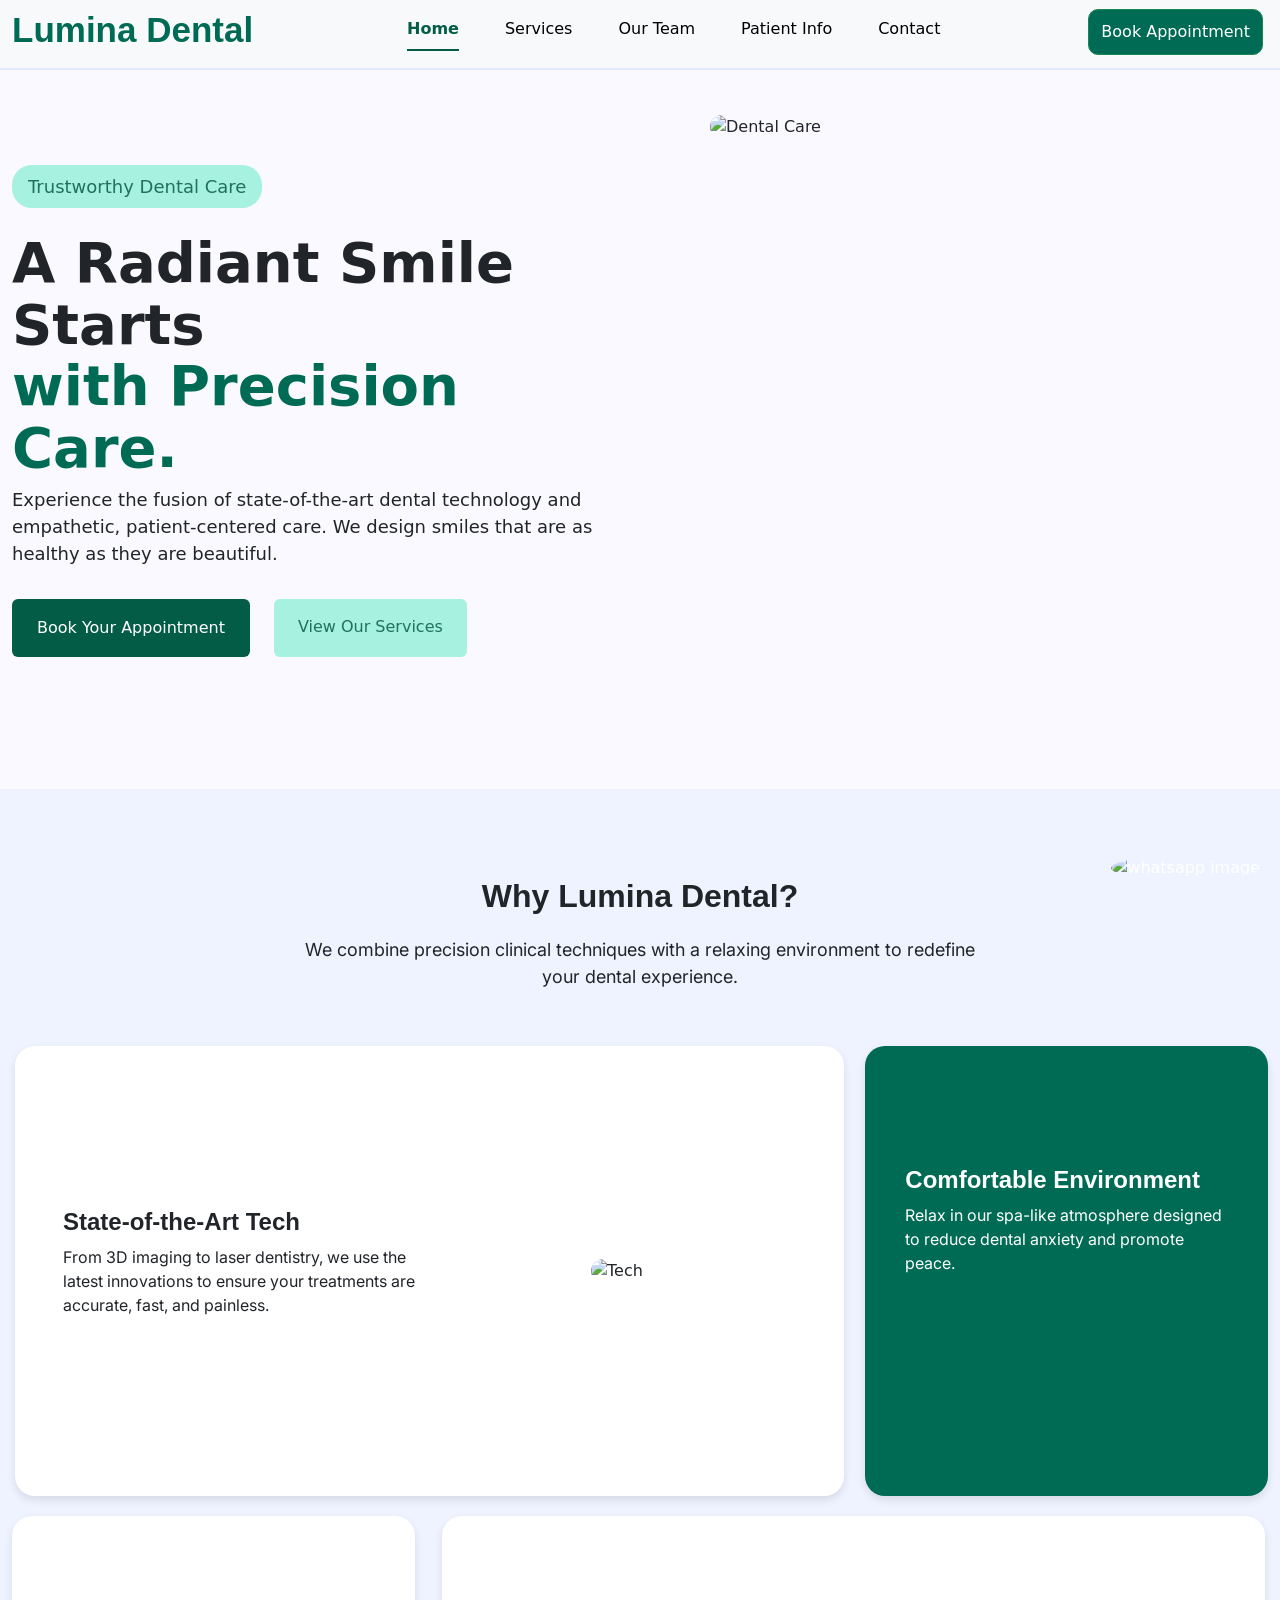
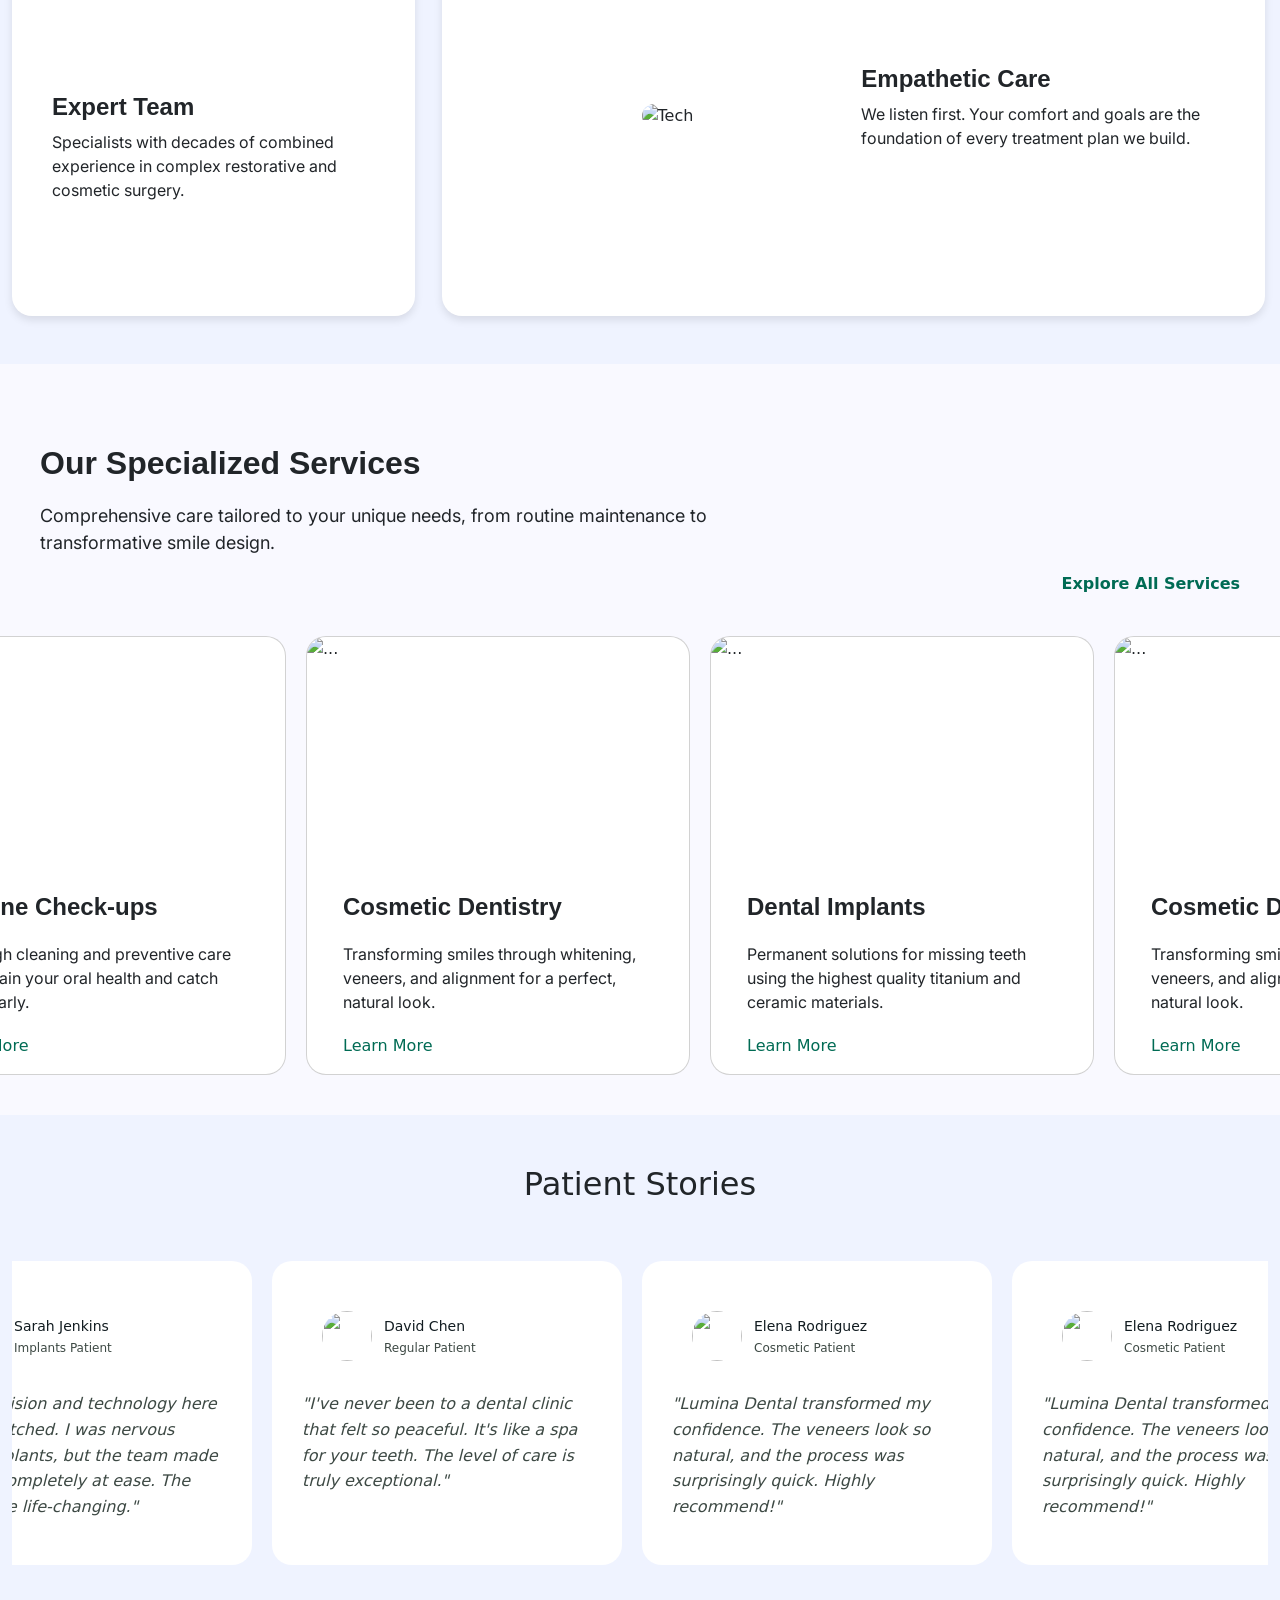
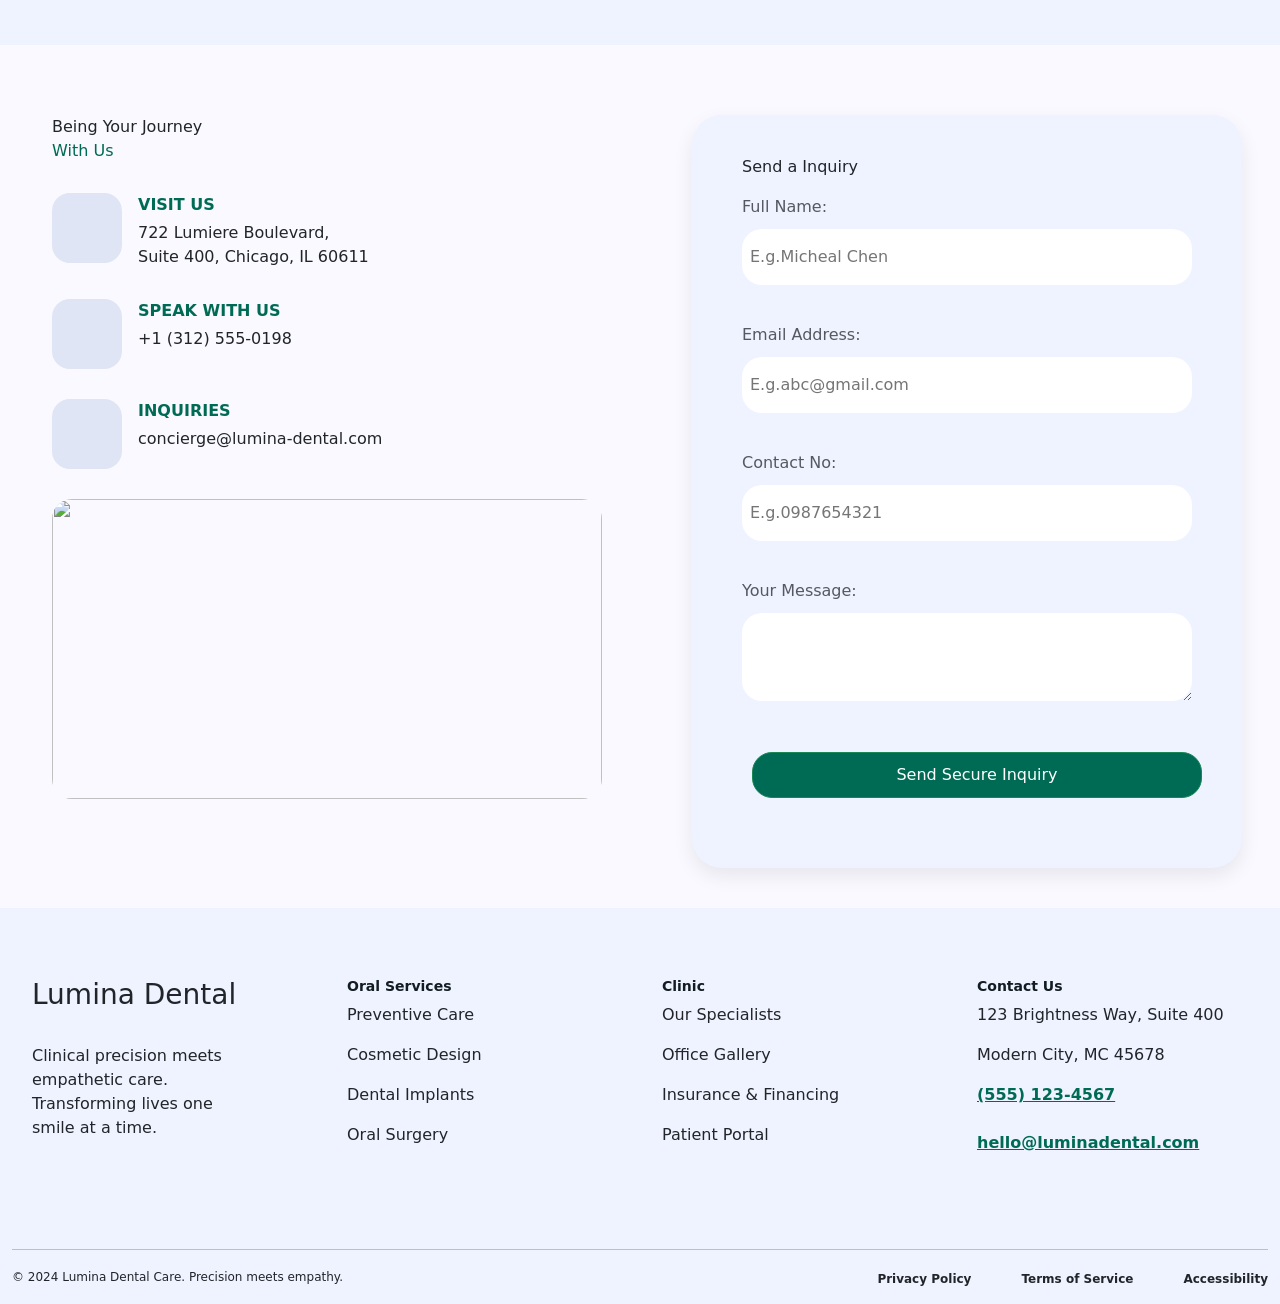
==== commit 9f646b8b: "whatsapp floating button" ====
--- a/index.html
+++ b/index.html
@@ -12,36 +12,67 @@
 </head>
 <body>
     <!-- Heading Section -->
-    <header>
-        <div class =" heading1 container-fluid pt-2 justify-content-center">
-            <div class="row d-flex align-items-center">
-                <div class = "col-lg-3 col-6 order-lg-1 order-1">
-                    <h2 id="head">Lumina Dental</h2>
-                </div>
-                <div class = "col-lg-7 col-12 order-lg-2 order-3 text-center d-flex justify-content-center">
-                    <ul class="nav nav-underline justify-content-center flex-wrap">
-                        <li class="nav-item">
-                            <a class="nav-link active" aria-current="page" href="#Home" style="color:#035d46;">Home</a>
-                        </li>
-                        <li class="nav-item">
-                            <a class="nav-link" href="#Services">Services</a>
-                        </li>
-                        <li class="nav-item">
-                            <a class="nav-link" href="#Our Team">Our Team</a>
-                        </li>
-                        <li class="nav-item hide-mobile">
-                            <a class="nav-link" href="#Patient Info">Patient Info</a>
-                        </li>
-                        <li class="nav-item">
-                            <a class="nav-link" href="#contact">Contact</a>
-                        </li>
-                    </ul>
-                </div>
-                <div class = "col-lg-2 col-6 order-lg-3 order-2 d-flex justify-content-lg-end justify-content-center mb-3">
-                <a href="#Formpopup" class="btn btn-success" style="border-radius: 20px;">Book Appointment</a>
-            </div>
-        </div><hr>
+    <header class="heading1">
+        <nav class="navbar navbar-expand-lg bg-body-tertiary fixed-top mx-auto">
+            <div class="container-fluid">
+                <a class="navbar-brand" href="#" id="head">Lumina Dental</a>
+                    <button class="navbar-toggler" type="button" data-bs-toggle="offcanvas" data-bs-target="#offcanvasNavbar" aria-controls="offcanvasNavbar" aria-label="Toggle navigation">
+                        <span class="navbar-toggler-icon"></span>
+                    </button>
+                        <div class="collapse navbar-collapse d-none d-lg-flex justify-content-center">
+                            <ul class="nav nav-underline  mx-auto">
+                                <li class="nav-item">
+                                    <a class="nav-link active" aria-current="page" href="#Home" style="color:#035d46;">Home</a>
+                                </li>
+                                <li class="nav-item">
+                                    <a class="nav-link" href="#Services">Services</a>
+                                </li>
+                                <li class="nav-item">
+                                    <a class="nav-link" href="#Our Team">Our Team</a>
+                                </li>
+                                <li class="nav-item hide-mobile">
+                                    <a class="nav-link" href="#Patient Info">Patient Info</a>
+                                </li>
+                                <li class="nav-item">
+                                    <a class="nav-link" href="#contact">Contact</a>
+                                </li>
+                            </ul>
+                            <div class = "heading-btn d-flex justify-content-lg-end justify-content-center mb-3">
+                                <a href="#Formpopup" class="btn btn-success ms-auto" style="border-radius: 10px;">Book Appointment</a>
+                            </div>
+                        </div>
+                        <div class="offcanvas offcanvas-start d-lg-none" tabindex="-1" id="offcanvasNavbar" aria-labelledby="offcanvasNavbarLabel">
+                            <div class="offcanvas-header">
+                                <h5 class="offcanvas-title" id="head">Lumina Dental</h5>
+                                    <button type="button" class="btn-close" data-bs-dismiss="offcanvas" aria-label="Close"></button>
+                            </div>
+                            <div class="offcanvas-body">
+                                <ul class="navbar-nav">
+                                    <li class="nav-item1">
+                                        <a class="nav-link1 active" aria-current="page" href="#Home" style="color:#035d46;">Home</a>
+                                    </li>
+                                    <li class="nav-item1">
+                                        <a class="nav-link1" href="#Services">Services</a>
+                                    </li>
+                                    <li class="nav-item1">
+                                        <a class="nav-link1" href="#Our Team">Our Team</a>
+                                    </li>
+                                    <li class="nav-item1 hide-mobile">
+                                        <a class="nav-link1" href="#Patient Info">Patient Info</a>
+                                    </li>
+                                    <li class="nav-item1">
+                                        <a class="nav-link1" href="#contact">Contact</a>
+                                    </li>
+                                </ul>
+                                <div class = "d-flex justify-content-lg-end justify-content-center mb-3">
+                                <a href="#Formpopup" class="btn btn-success" id="off-btn" style="border-radius: 10px;">Book Appointment</a>
+                            </div>
+                        </div>
+                    </div>
+                </div>
+            </nav>
     </header>
+    <hr class="mt-5">
     <!-- Hero Section -->
     <section class="container-fluid" id="Home">
             <div class="row">
@@ -129,6 +160,7 @@
                 <i class="fa-solid fa-arrow-right"></i></a>
             </div>
             <div class="card-slider" id="section-card">
+               <div class="slide">
                 <div class="card" style="width: 24rem;">
                     <img src="https://lh3.googleusercontent.com/aida-public/[base64]" class="card-img-top" alt="...">
                         <div class="card-body">
@@ -201,6 +233,79 @@
                                     <a href="#" class="link">Learn More</a>
                         </div>
                     </div>
+                    <div class="card" style="width: 24rem;">
+                    <img src="https://lh3.googleusercontent.com/aida-public/[base64]" class="card-img-top" alt="...">
+                        <div class="card-body">
+                            <h5 class="card-title">Routine Check-ups</h5>
+                                <p class="card-text">Thorough cleaning and preventive care to maintain your oral health and catch issues early.</p>
+                                    <a href="#" class="link">Learn More</a>
+                        </div>
+                </div>
+                    <div class="card" style="width: 24rem;">
+                        <img src="https://lh3.googleusercontent.com/aida-public/[base64]" class="card-img-top" alt="...">
+                        <div class="card-body">
+                            <h5 class="card-title">Cosmetic Dentistry</h5>
+                                <p class="card-text">Transforming smiles through whitening, veneers, and alignment for a perfect, natural look.</p>
+                                    <a href="#" class="link">Learn More</a>
+                        </div>
+                    </div>
+                    <div class="card" style="width: 24rem;">
+                    <img src="https://lh3.googleusercontent.com/aida-public/[base64]" class="card-img-top" alt="...">
+                        <div class="card-body">
+                            <h5 class="card-title">Dental Implants</h5>
+                                <p class="card-text">Permanent solutions for missing teeth using the highest quality titanium and ceramic materials.</p>
+                                    <a href="#" class="link">Learn More</a>
+                        </div>
+                    </div>
+                    <div class="card" style="width: 24rem;">
+                    <img src="https://images.unsplash.com/photo-1593022356769-11f762e25ed9?w=500&auto=format&fit=crop&q=60&ixlib=rb-4.1.0&ixid=M3wxMjA3fDB8MHxzZWFyY2h8N3x8ZGVudGlzdHxlbnwwfHwwfHx8MA%3D%3D" class="card-img-top" alt="...">
+                        <div class="card-body">
+                            <h5 class="card-title">Cosmetic Dentistry</h5>
+                                <p class="card-text">Transforming smiles through whitening, veneers, and alignment for a perfect, natural look.</p>
+                                    <a href="#" class="link">Learn More</a>
+                        </div>
+                    </div>
+                    <div class="card" style="width: 24rem;">
+                    <img src="https://images.pexels.com/photos/7108396/pexels-photo-7108396.jpeg" class="card-img-top" alt="...">
+                        <div class="card-body">
+                            <h5 class="card-title">Routine Check-ups</h5>
+                                <p class="card-text">Thorough cleaning and preventive care to maintain your oral health and catch issues early.</p>
+                                    <a href="#" class="link">Learn More</a>
+                        </div>
+                    </div>
+                    <div class="card" style="width: 24rem;">
+                    <img src="https://images.pexels.com/photos/19879746/pexels-photo-19879746.jpeg" class="card-img-top" alt="...">
+                        <div class="card-body">
+                            <h5 class="card-title">Dental Implants</h5>
+                                <p class="card-text">Permanent solutions for missing teeth using the highest quality titanium and ceramic materials.</p>
+                                    <a href="#" class="link">Learn More</a>
+                        </div>
+                    </div>
+                    <div class="card" style="width: 24rem;">
+                    <img src="https://images.pexels.com/photos/13176356/pexels-photo-13176356.jpeg" class="card-img-top" alt="...">
+                        <div class="card-body">
+                            <h5 class="card-title">Cosmetic Dentistry</h5>
+                                <p class="card-text">Transforming smiles through whitening, veneers, and alignment for a perfect, natural look.</p>
+                                    <a href="#" class="link">Learn More</a>
+                        </div>
+                    </div>
+                     <div class="card" style="width: 24rem;">
+                    <img src="https://images.pexels.com/photos/13697729/pexels-photo-13697729.jpeg" class="card-img-top" alt="...">
+                        <div class="card-body">
+                            <h5 class="card-title">Dental Implants</h5>
+                                <p class="card-text">Permanent solutions for missing teeth using the highest quality titanium and ceramic materials.</p>
+                                    <a href="#" class="link">Learn More</a>
+                        </div>
+                    </div>
+                     <div class="card" style="width: 24rem;">
+                    <img src="https://images.pexels.com/photos/11722768/pexels-photo-11722768.jpeg" class="card-img-top" alt="...">
+                        <div class="card-body">
+                            <h5 class="card-title">Routine Check-ups</h5>
+                                <p class="card-text">Thorough cleaning and preventive care to maintain your oral health and catch issues early.</p>
+                                    <a href="#" class="link">Learn More</a>
+                        </div>
+                    </div>
+               </div>
             </div>
         </div>
     </section>
@@ -217,10 +322,10 @@
                     <i class="fa-solid fa-star"></i>
                 </div>
                 <div class="align">
-                    <div class="stories-section row d-flex">
+                    <div class="stories-section row d-flex" id="stories">
                         <!-- <button id="first-btn"><</button>
                         <button id="next-btn">></button> -->
-                    <div class="stories-slider" id="stories">
+                    <div class="stories-slider">
                     <div class="profile">
                         <div class="rates d-flex align-items-center">
                         <img src="https://lh3.googleusercontent.com/aida-public/[base64]" class="circle-img">
@@ -268,7 +373,25 @@
                     </div>
                     <div class="profile">
                         <div class="rates d-flex align-items-center">
-                        <img src="https://images.pexels.com/photos/29852852/pexels-photo-29852852.jpeg" class="circle-img">
+                        <img src="https://lh3.googleusercontent.com/aida-public/[base64]" class="circle-img">
+                    <div class="view-text">
+                        <p id="large">Sarah Jenkins</p>
+                        <p id="small">Implants Patient</p>
+                        </div> </div>
+                        <div class="view"><p> "The precision and technology here are unmatched. I was nervous about implants, but the team made me feel completely at ease. The results are life-changing."</p></div>
+                    </div>
+                    <div class="profile">
+                        <div class="rates d-flex align-items-center">
+                        <img src="https://lh3.googleusercontent.com/aida-public/[base64]" class="circle-img">
+                    <div class="view-text">
+                        <p id="large">David Chen</p>
+                        <p id="small">Regular Patient</p>
+                        </div> </div>
+                        <div class="view"><p>"I've never been to a dental clinic that felt so peaceful. It's like a spa for your teeth. The level of care is truly exceptional."</p></div>
+                    </div>
+                    <div class="profile">
+                        <div class="rates d-flex align-items-center">
+                        <img src="https://lh3.googleusercontent.com/aida-public/[base64]" class="circle-img">
                     <div class="view-text">
                         <p id="large">Elena Rodriguez</p>
                         <p id="small">Cosmetic Patient</p>
@@ -277,7 +400,7 @@
                     </div>
                     <div class="profile">
                         <div class="rates d-flex align-items-center">
-                        <img src="https://images.pexels.com/photos/6182383/pexels-photo-6182383.jpeg" class="circle-img">
+                        <img src="https://images.pexels.com/photos/30468665/pexels-photo-30468665.jpeg" class="circle-img">
                     <div class="view-text">
                         <p id="large">Elena Rodriguez</p>
                         <p id="small">Cosmetic Patient</p>
@@ -286,13 +409,12 @@
                     </div>
                     <div class="profile">
                         <div class="rates d-flex align-items-center">
-                        <img src="https://images.pexels.com/photos/13079557/pexels-photo-13079557.jpeg" class="circle-img">
+                        <img src="https://images.pexels.com/photos/3953843/pexels-photo-3953843.jpeg" class="circle-img">
                     <div class="view-text">
                         <p id="large">Elena Rodriguez</p>
                         <p id="small">Cosmetic Patient</p>
                         </div> </div>
                         <div class="view"><p>"Lumina Dental transformed my confidence. The veneers look so natural, and the process was surprisingly quick. Highly recommend!"</p></div>
-                    </div>
                     </div>
                 </div>
             </div>
@@ -395,8 +517,8 @@
                             <h4 class="footer-title">Contact Us</h4>
                             <p>123 Brightness Way, Suite 400</p>
                             <p>Modern City, MC 45678</p>
-                            <p style="color: #035d46;font-weight: bold;">(555) 123-4567</p>
-                            <p>hello@luminadental.com</p>
+                            <a href="tel:555 123-4567" id="tel">(555) 123-4567</a><br><br>
+                            <a href="mailto:hello@uminadental" id="mail">hello@luminadental.com</a>
                         </div>
                     </div><hr>
                     <div class="main-footer d-flex">
@@ -429,5 +551,8 @@
         <button type="button" id="book">Book Appointment</button>
     </div>
 </div>
+<div class="float-img">
+    <img src="https://cdn.pixabay.com/photo/2016/08/27/03/07/whatsapp-1623579_1280.png" alt="whatsapp image">
+</div>
 </body>
 </html>
--- a/style.css
+++ b/style.css
@@ -6,10 +6,13 @@
     background-color: #F9F9FF;
     z-index: 1000;
 }
+.navbar{
+    border-bottom: 2px solid #e1e9ff;
+}
 .nav-link{
-    margin:0 20px;
+    margin:0 10px;
     color: black;
-    margin-right:10px;
+    margin-right: 20px;
 }
 .nav-link:hover{
     color: #006b54;
@@ -23,15 +26,28 @@
     font-weight: 550;
     margin-bottom: 20px;
     font-family:Impact, Haettenschweiler, 'Arial Narrow Bold', sans-serif;
+    font-size:35px
+}
+.offcanvas-body{
+    background-color: #eff3ff;
 }
 .nav{
     margin-bottom: 20px;
 }
+.nav-link1{
+    text-decoration: none;
+    padding:20px;
+    color:#006b54;
+}
+.nav-item1{
+    padding:10px 0 10px 0;
+}
 .btn-success{
     padding: 10px 12px;
-    margin:0 10px;
+    margin:10px 10px;
     background-color: #006b54;
     color: white;
+    margin-right:5px;
 }
 .popup{
     display: none;
@@ -72,7 +88,7 @@
 /* Home */
 .text{
     max-width:650px;
-    margin-top: 180px;
+    margin-top:100px;
     font-size: 18px;
 }
 .text span{
@@ -102,7 +118,7 @@
     max-width: 500px;
     border-radius: 20px;
     object-fit: cover;
-    margin-top: 130px;
+    margin-top: 50px;
     display: block;
     margin-left: auto;
     margin-right: auto;
@@ -266,15 +282,16 @@
     font-size: 16px;
 }
 .card-slider{
+    overflow:hidden;
+}
+.slide{
     display:flex;
-    overflow:auto;
-    scroll-behavior: smooth;
-    padding:20px;
     gap:20px;
+    width:max-content;
 }
 .card{
     flex-shrink: 0;
-    max-width:350px;
+    width: 24rem;
 }
 .link{
     margin:20px;
@@ -363,6 +380,9 @@
     transition:0.3s ease;
     flex-shrink: 0;
     max-width:350px;
+}
+.stories-section{
+    overflow:hidden;
 }
 /* .stories-section{
     position:relative;
@@ -396,9 +416,8 @@
 } */
 .stories-slider{
     display: flex;
-    overflow-x: auto;
     gap:20px;
-    scroll-behavior: smooth;
+    width: max-content;
 }
 .profile:hover{
    transform:translateY(-8px);
@@ -540,9 +559,13 @@
     row-gap:30px;
     padding:70px 0 70px 20px;
 }
-hr{
-    border: 2px solid #d7e1fe;
-    margin:0;
+#tel{
+    color: #006b54;
+    font-weight: bold;
+}
+#mail{
+    color:#006b54;
+    font-weight: bold;
 }
 .extra{
     font-size:12px;
@@ -557,4 +580,34 @@
 }
 html{
     scroll-behavior: smooth;
-}+}
+.float-img{
+    position: fixed;
+    right:20px;
+    bottom:20px;
+    z-index:999;
+    color:white;
+    border-radius:50%;
+}
+.float-img img{
+    object-fit: cover;
+    width:60px;
+    height:60px;
+    transition: transform 0.3s ease;
+    border-radius: 50%;
+}
+.float-img img:hover{
+    transform:scale(1.1);
+}
+#offcanvasNavbar{
+    width: 75%;
+    max-width: 280px;
+}
+.offcanvas-header{
+    display: flex;
+    align-items: center;
+}
+
+
+/* Head.html */
+
--- a/media.css
+++ b/media.css
@@ -2,7 +2,7 @@
     .text h2{
     font-size:36px;
     }
-    .nav{
+    /* .nav{
         margin-bottom:0;
         position:fixed;
         bottom:0;
@@ -19,14 +19,20 @@
         align-items: center;
     }
     .hide-mobile{
-        display:none;
-    }
+        display:none; */
     .btn-success{
         margin-top:2px;
     }
+    .navbar{
+        padding-top:10px;
+    }
     .text{
-        margin-top: 110px;
+        margin-top: 40px;
         padding:0 10px;
+    }
+    #off-btn{
+        padding:10px 20px 10px 20px ;
+        margin-top:40px;
     }
     body{
         padding-bottom:60px;
@@ -45,8 +51,9 @@
     }
     #head{
         font-size:20px;
-        margin-top:5px
+        margin-bottom:10px;
     }
+
     .btn-success{
         font-size:14px;
         width:100%;
@@ -97,5 +104,10 @@
     .footer-top{
         padding:30px 0 20px 10px;
     }
-
+}
+@media (min-width: 992px){
+    .navbar{
+        max-height:70px;
+        padding-top:20px;
+    }
 }
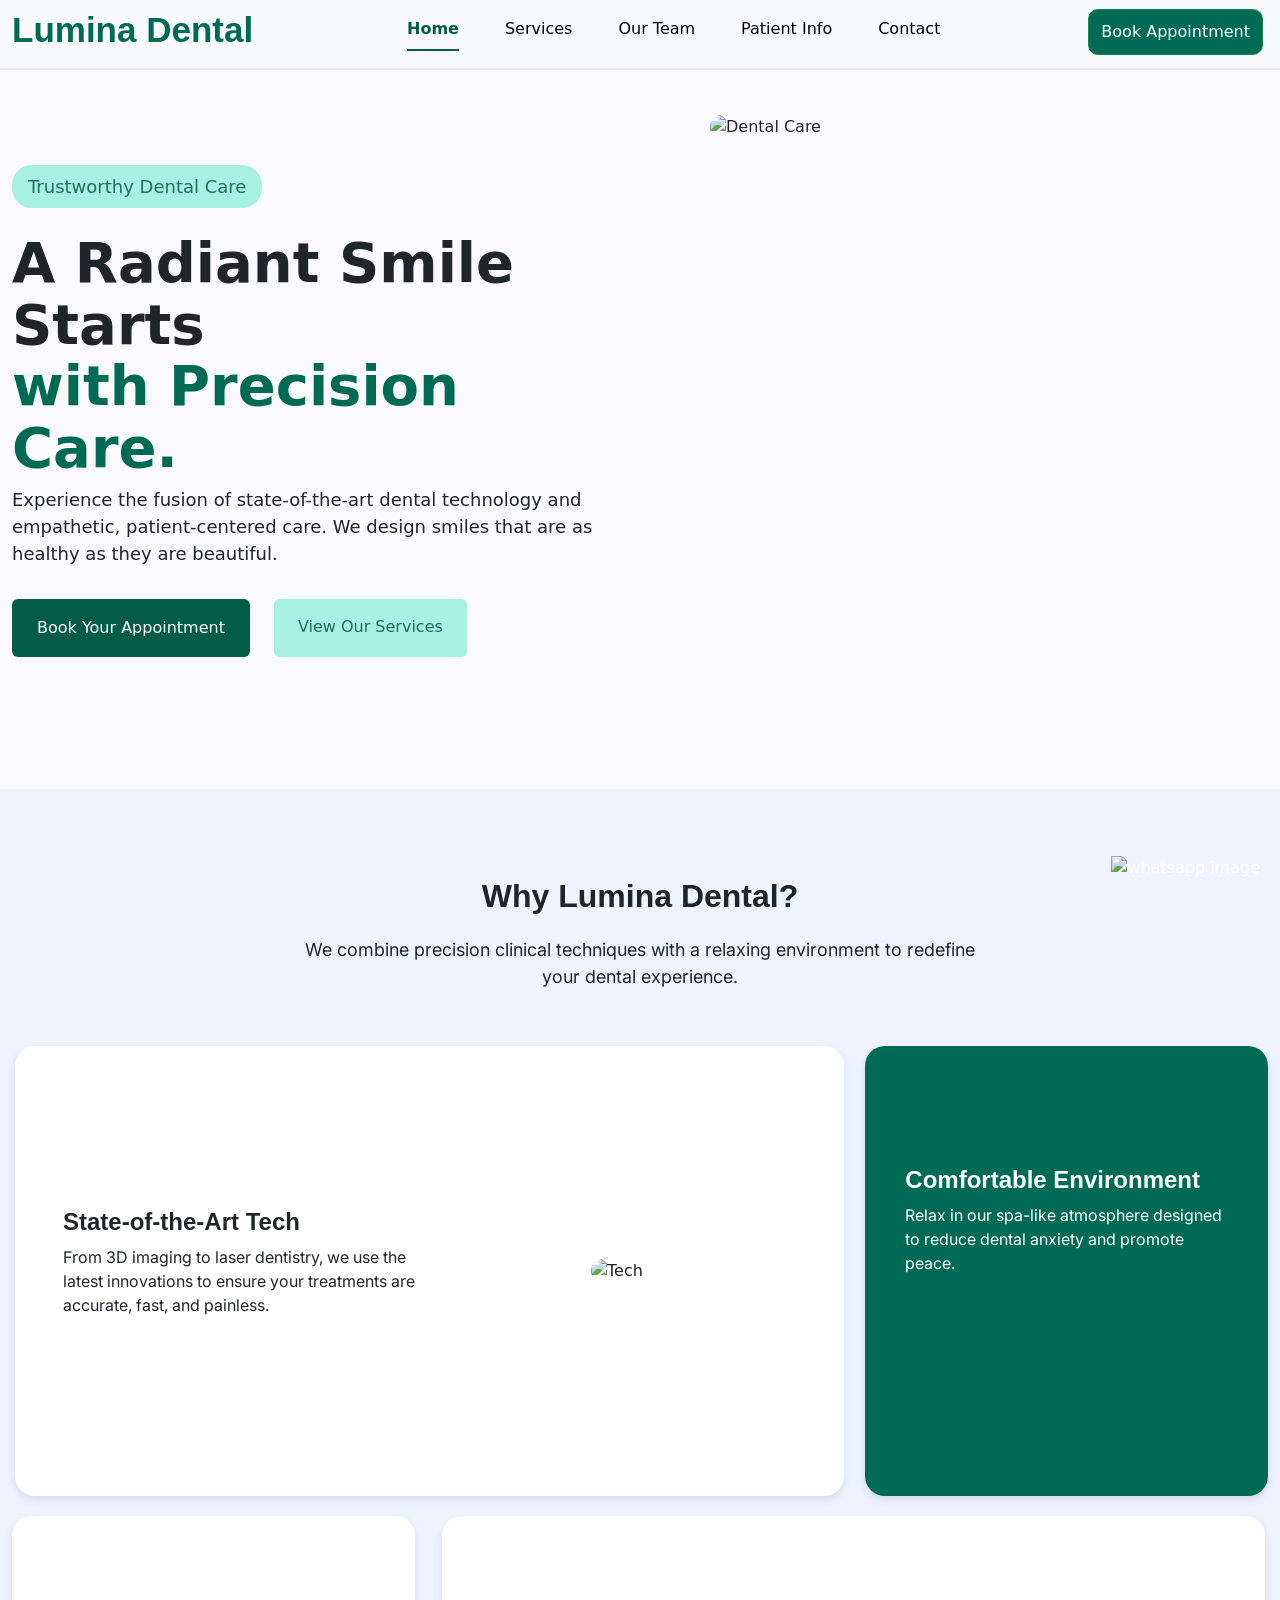
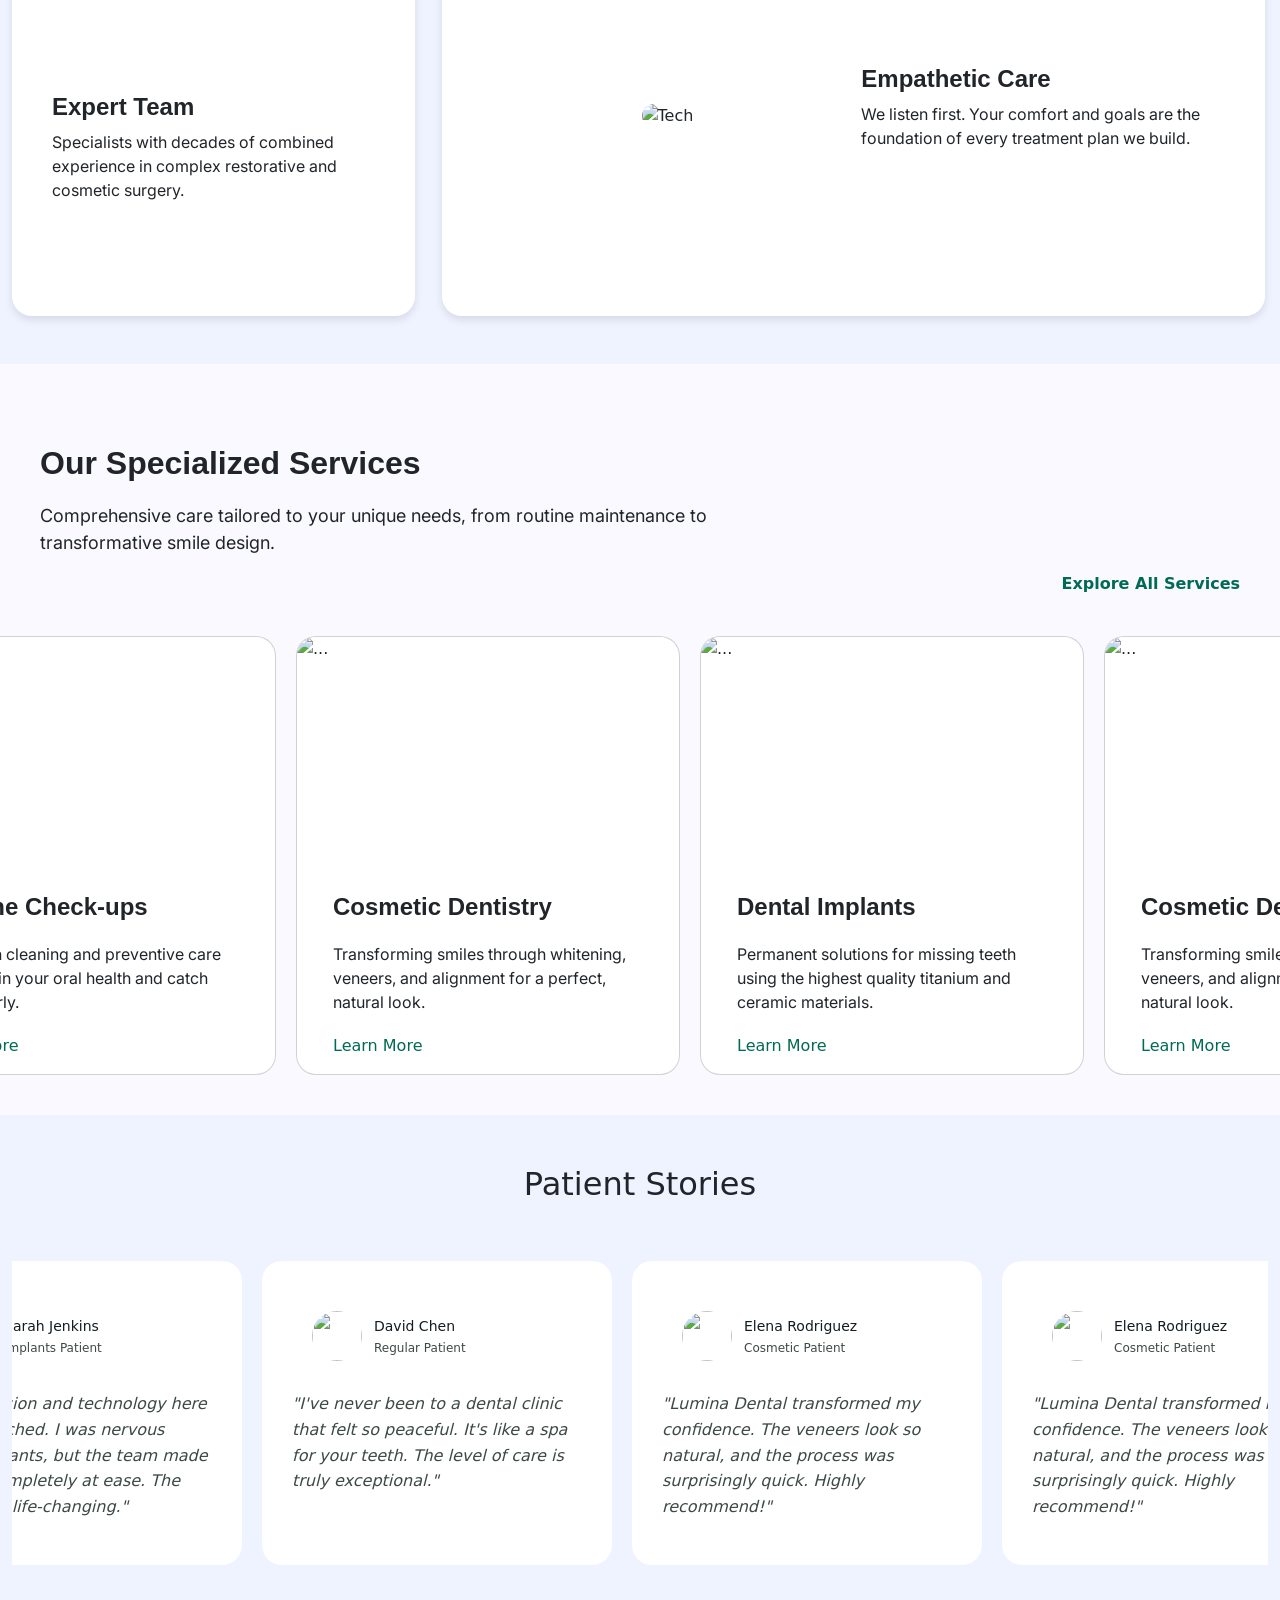
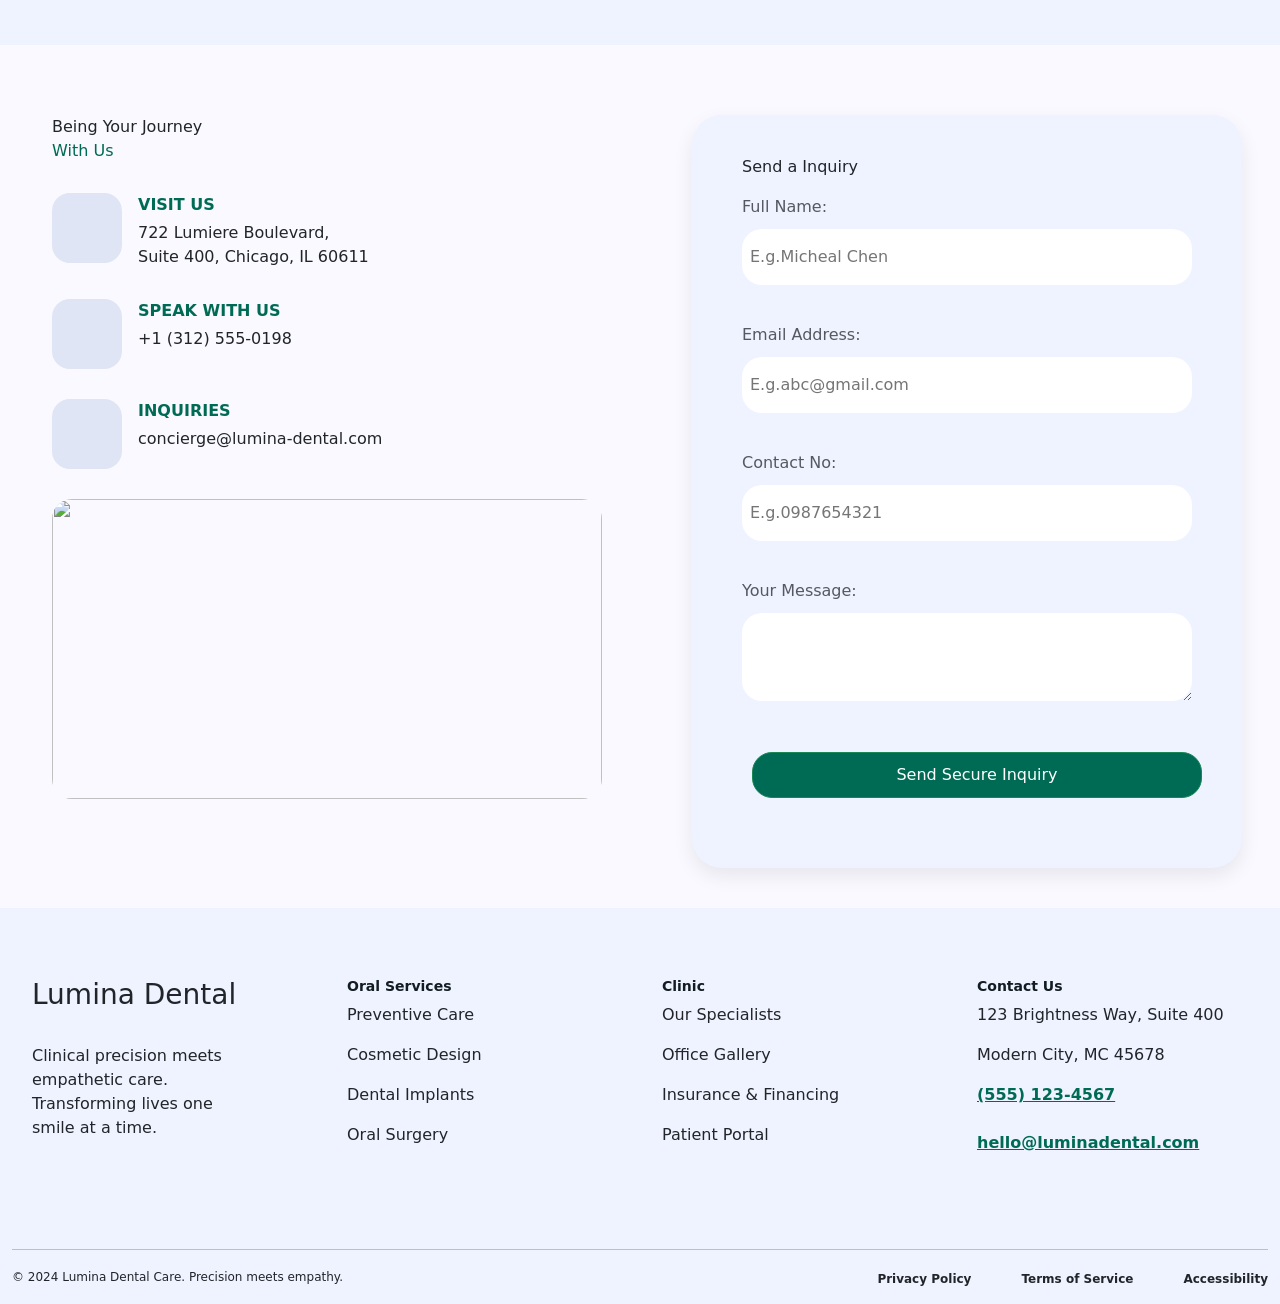
==== commit e10dcb06: "navbar margin" ====
--- a/index.html
+++ b/index.html
@@ -72,7 +72,6 @@
                 </div>
             </nav>
     </header>
-    <hr class="mt-5">
     <!-- Hero Section -->
     <section class="container-fluid" id="Home">
             <div class="row">
@@ -552,7 +551,7 @@
     </div>
 </div>
 <div class="float-img">
-    <img src="https://cdn.pixabay.com/photo/2016/08/27/03/07/whatsapp-1623579_1280.png" alt="whatsapp image">
+    <img src="https://cdn-icons-png.flaticon.com/512/733/733585.png" alt="whatsapp image">
 </div>
 </body>
 </html>
--- a/style.css
+++ b/style.css
@@ -88,7 +88,7 @@
 /* Home */
 .text{
     max-width:650px;
-    margin-top:100px;
+    margin-top:165px;
     font-size: 18px;
 }
 .text span{
@@ -118,7 +118,7 @@
     max-width: 500px;
     border-radius: 20px;
     object-fit: cover;
-    margin-top: 50px;
+    margin-top: 115px;
     display: block;
     margin-left: auto;
     margin-right: auto;
@@ -594,7 +594,6 @@
     width:60px;
     height:60px;
     transition: transform 0.3s ease;
-    border-radius: 50%;
 }
 .float-img img:hover{
     transform:scale(1.1);
@@ -606,8 +605,4 @@
 .offcanvas-header{
     display: flex;
     align-items: center;
-}
-
-
-/* Head.html */
-
+}
--- a/media.css
+++ b/media.css
@@ -27,7 +27,7 @@
         padding-top:10px;
     }
     .text{
-        margin-top: 40px;
+        margin-top: 100px;
         padding:0 10px;
     }
     #off-btn{
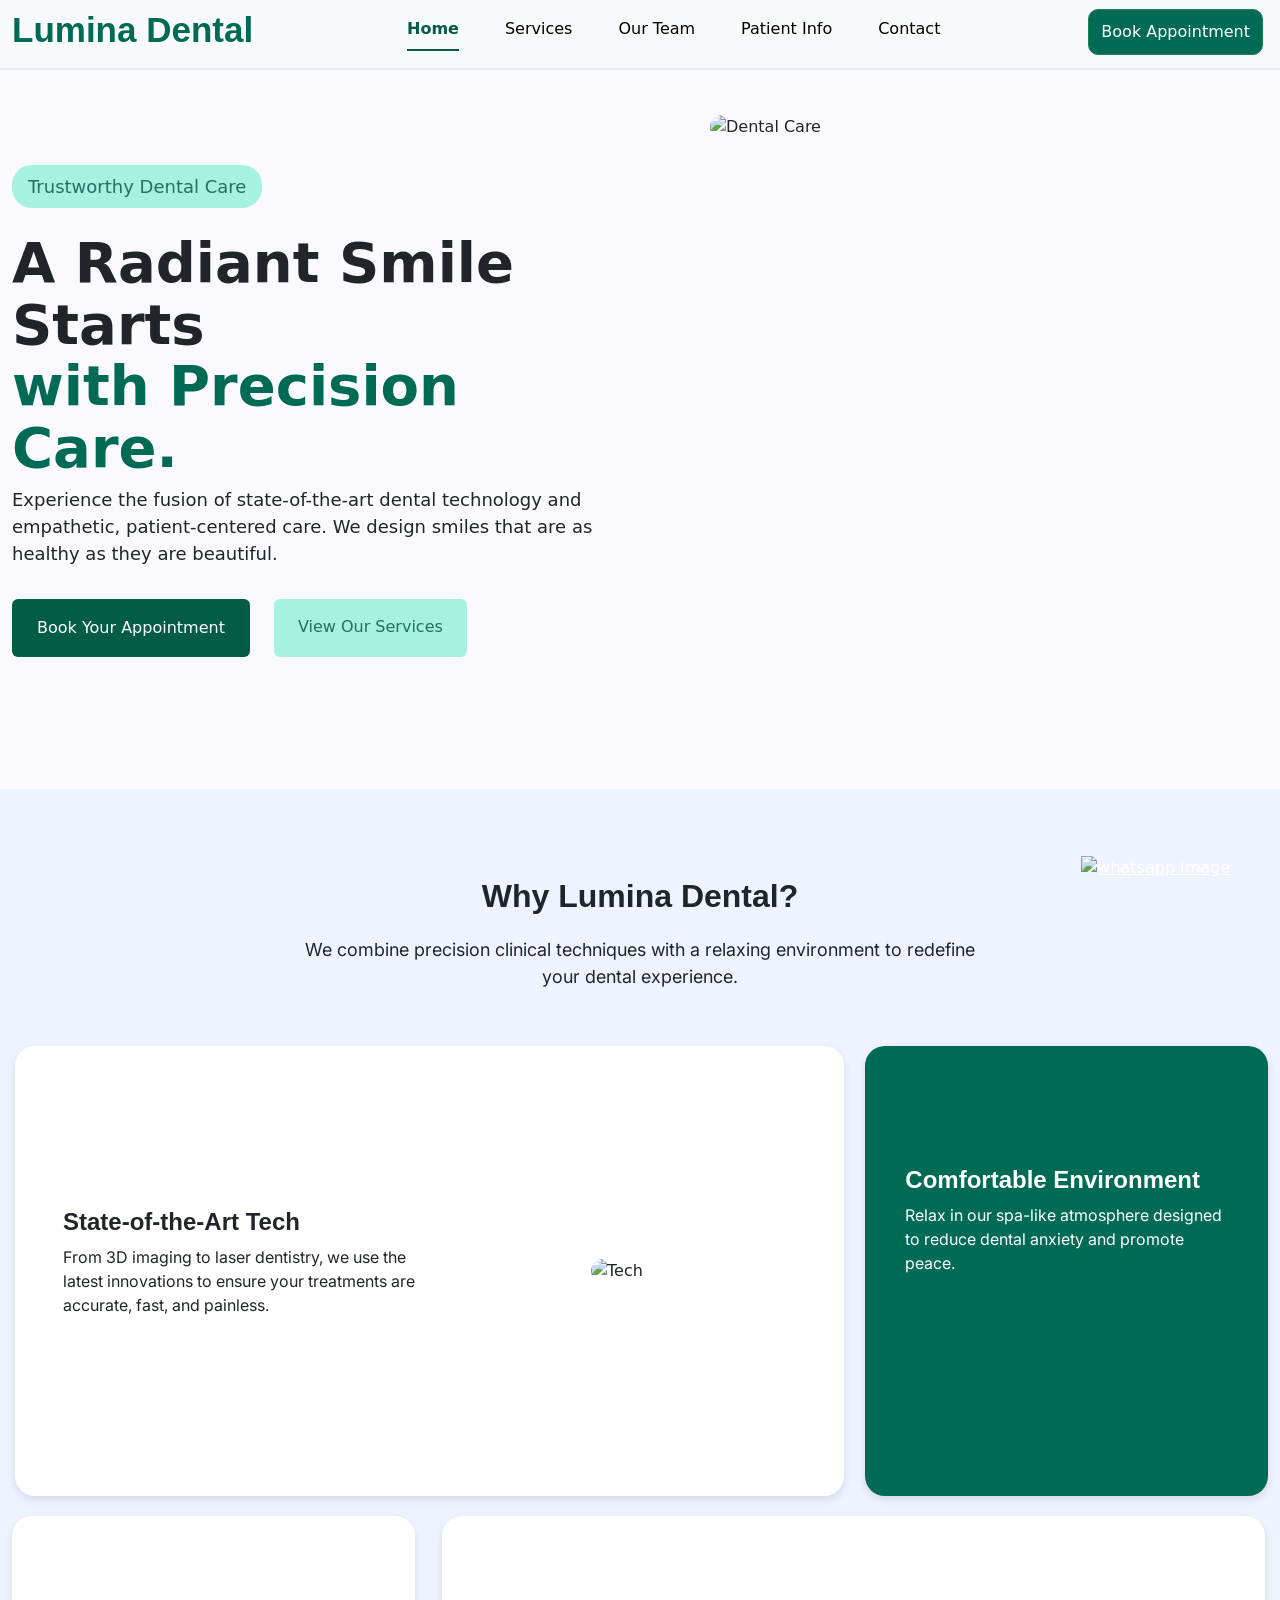
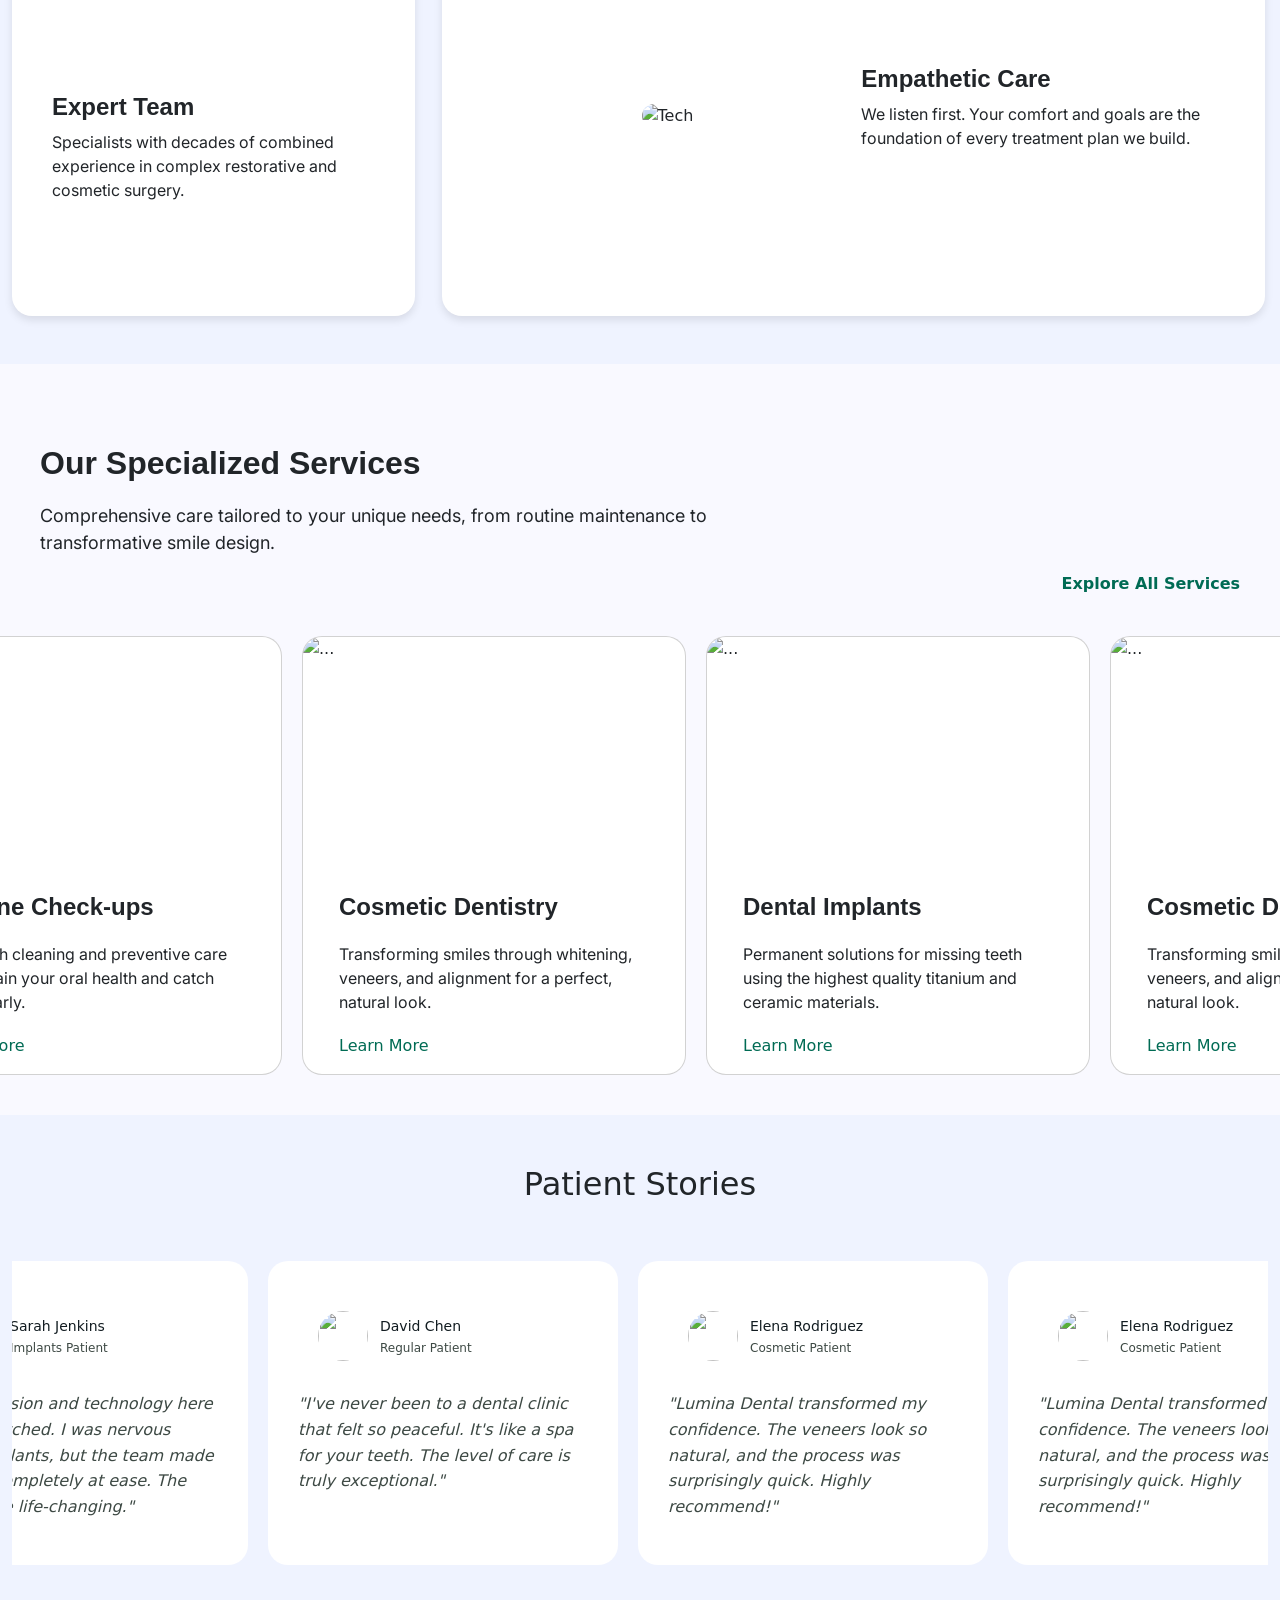
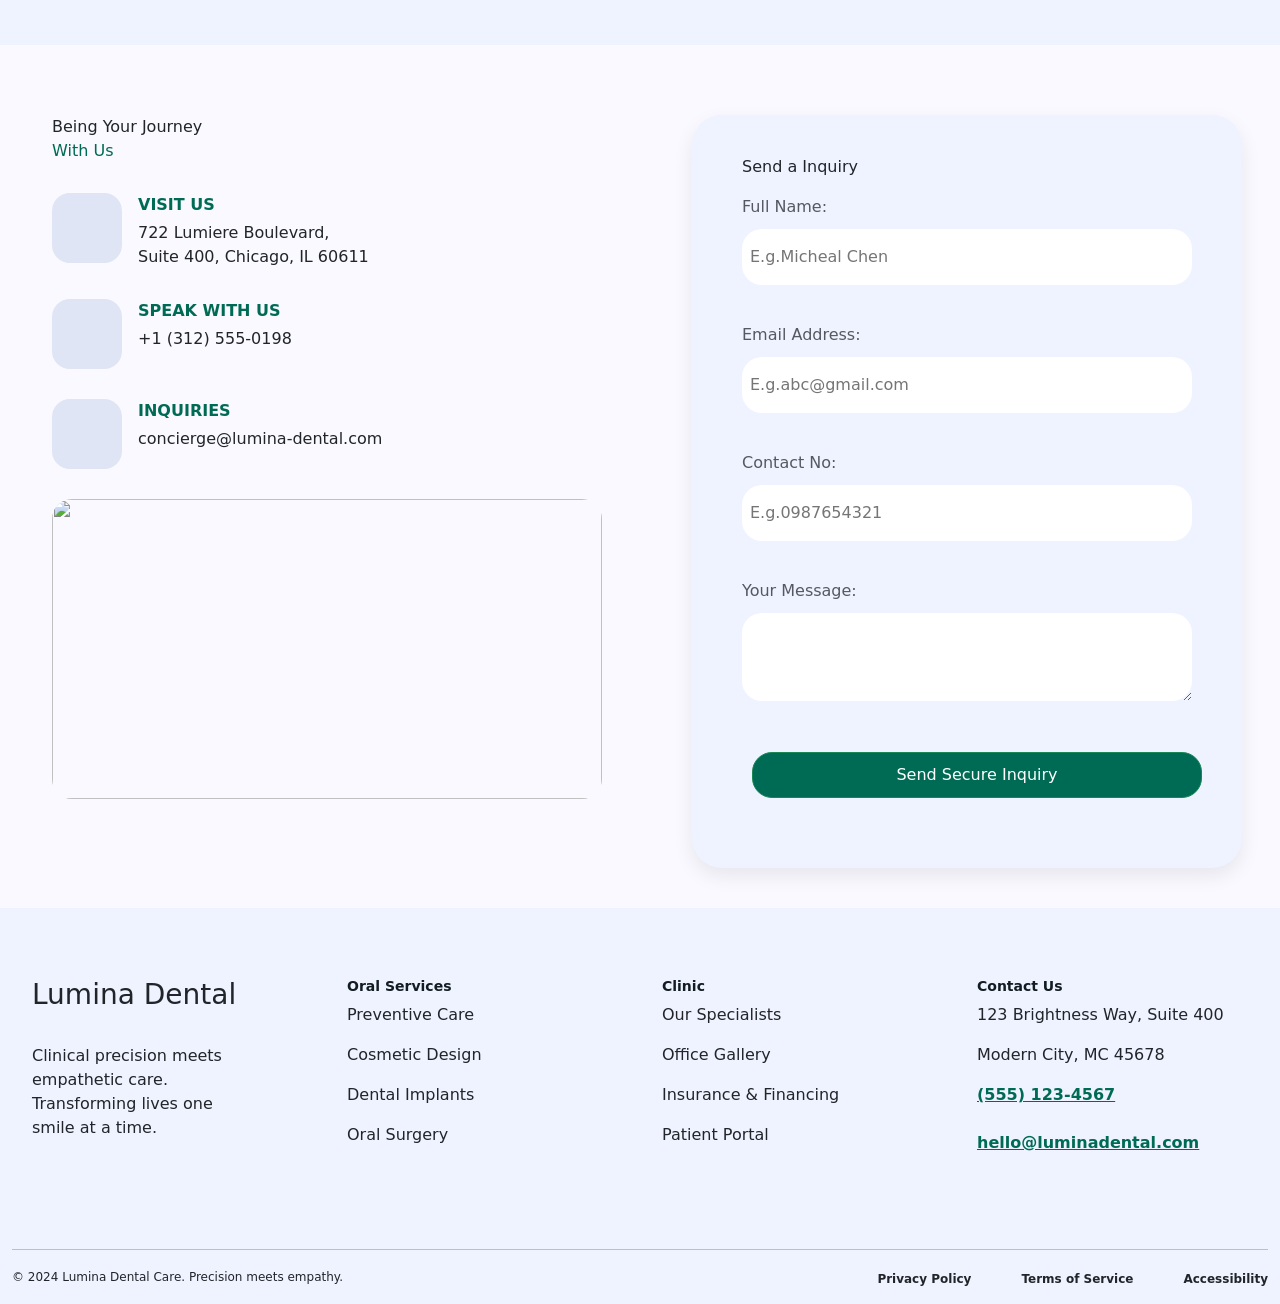
==== commit 96e469a1: "adding tel and mailto" ====
--- a/index.html
+++ b/index.html
@@ -517,7 +517,7 @@
                             <p>123 Brightness Way, Suite 400</p>
                             <p>Modern City, MC 45678</p>
                             <a href="tel:555 123-4567" id="tel">(555) 123-4567</a><br><br>
-                            <a href="mailto:hello@uminadental" id="mail">hello@luminadental.com</a>
+                            <a href="mailto:hello@luminadental" id="mail">hello@luminadental.com</a>
                         </div>
                     </div><hr>
                     <div class="main-footer d-flex">
@@ -550,8 +550,10 @@
         <button type="button" id="book">Book Appointment</button>
     </div>
 </div>
-<div class="float-img">
+<a href="https://wa.me/8830101455",
+    class="float-img",
+    target="_blank">
     <img src="https://cdn-icons-png.flaticon.com/512/733/733585.png" alt="whatsapp image">
-</div>
+</a>
 </body>
 </html>
--- a/style.css
+++ b/style.css
@@ -583,7 +583,7 @@
 }
 .float-img{
     position: fixed;
-    right:20px;
+    right:50px;
     bottom:20px;
     z-index:999;
     color:white;
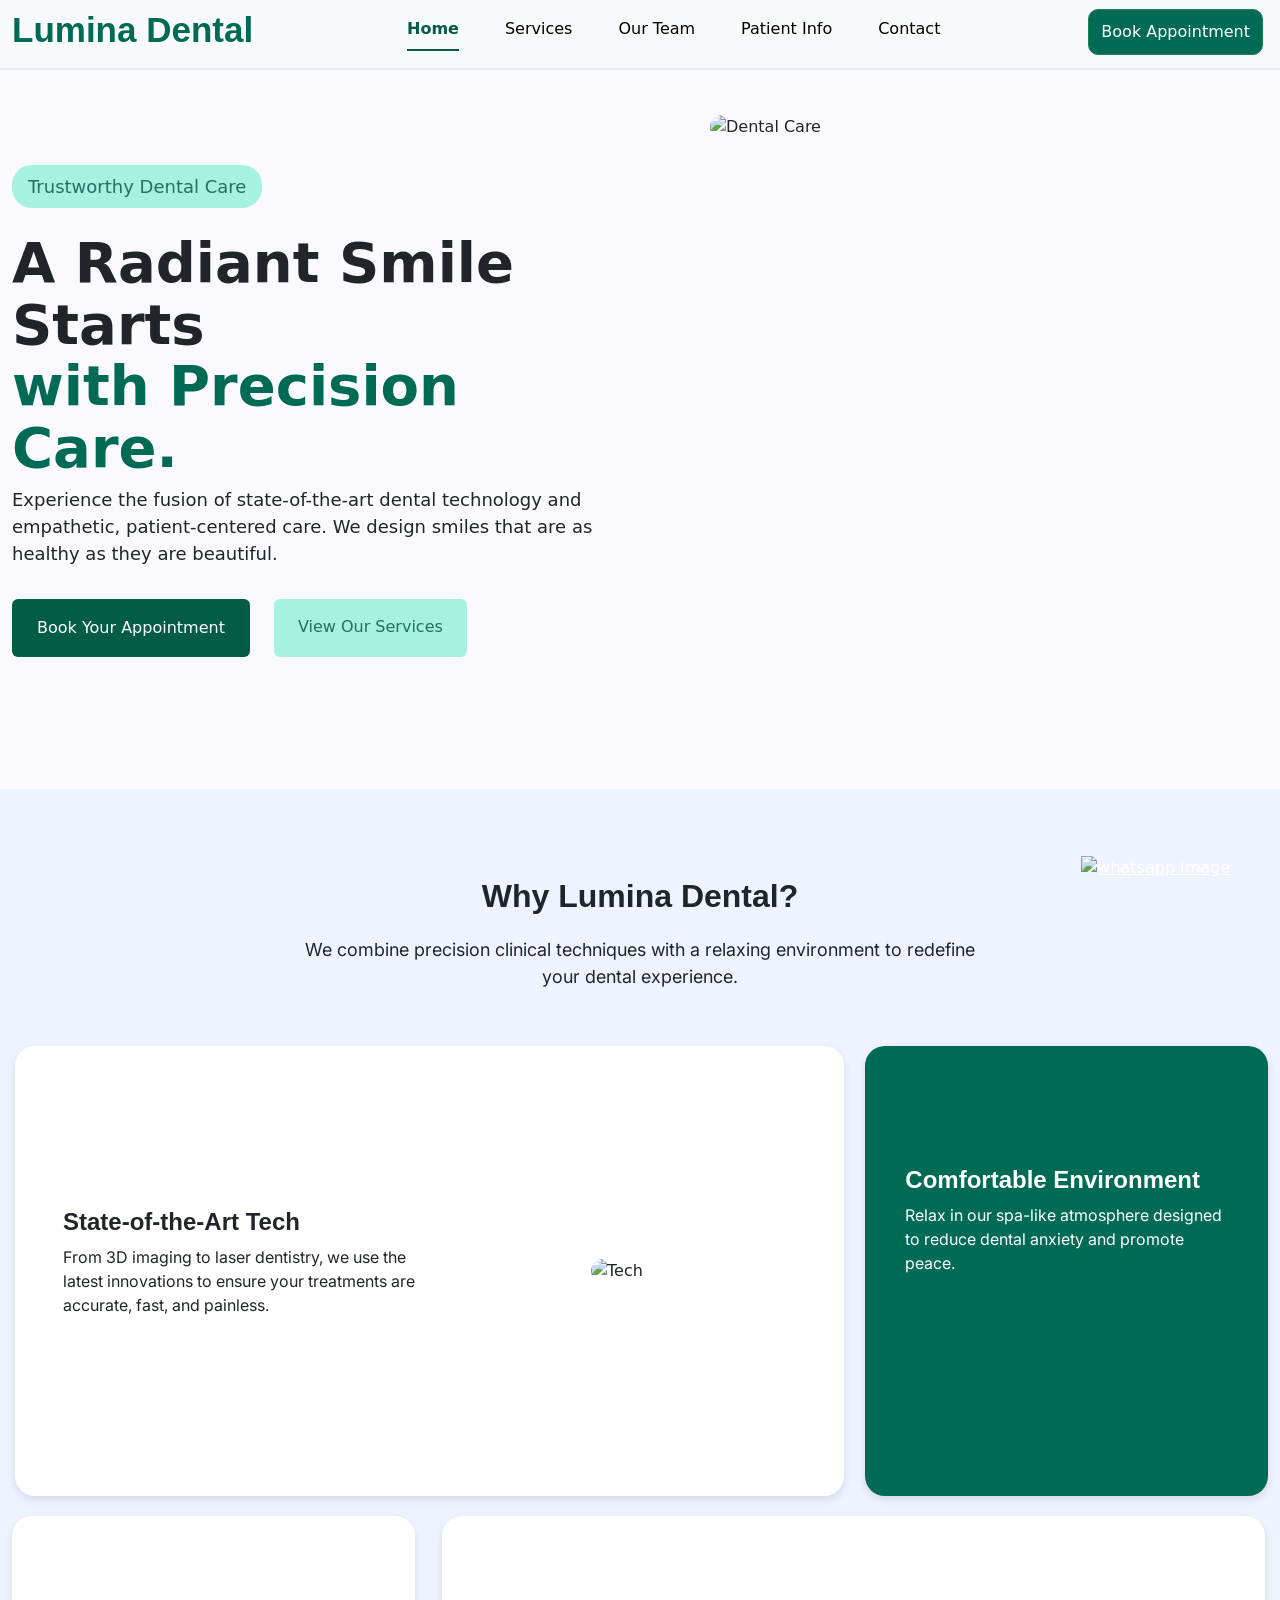
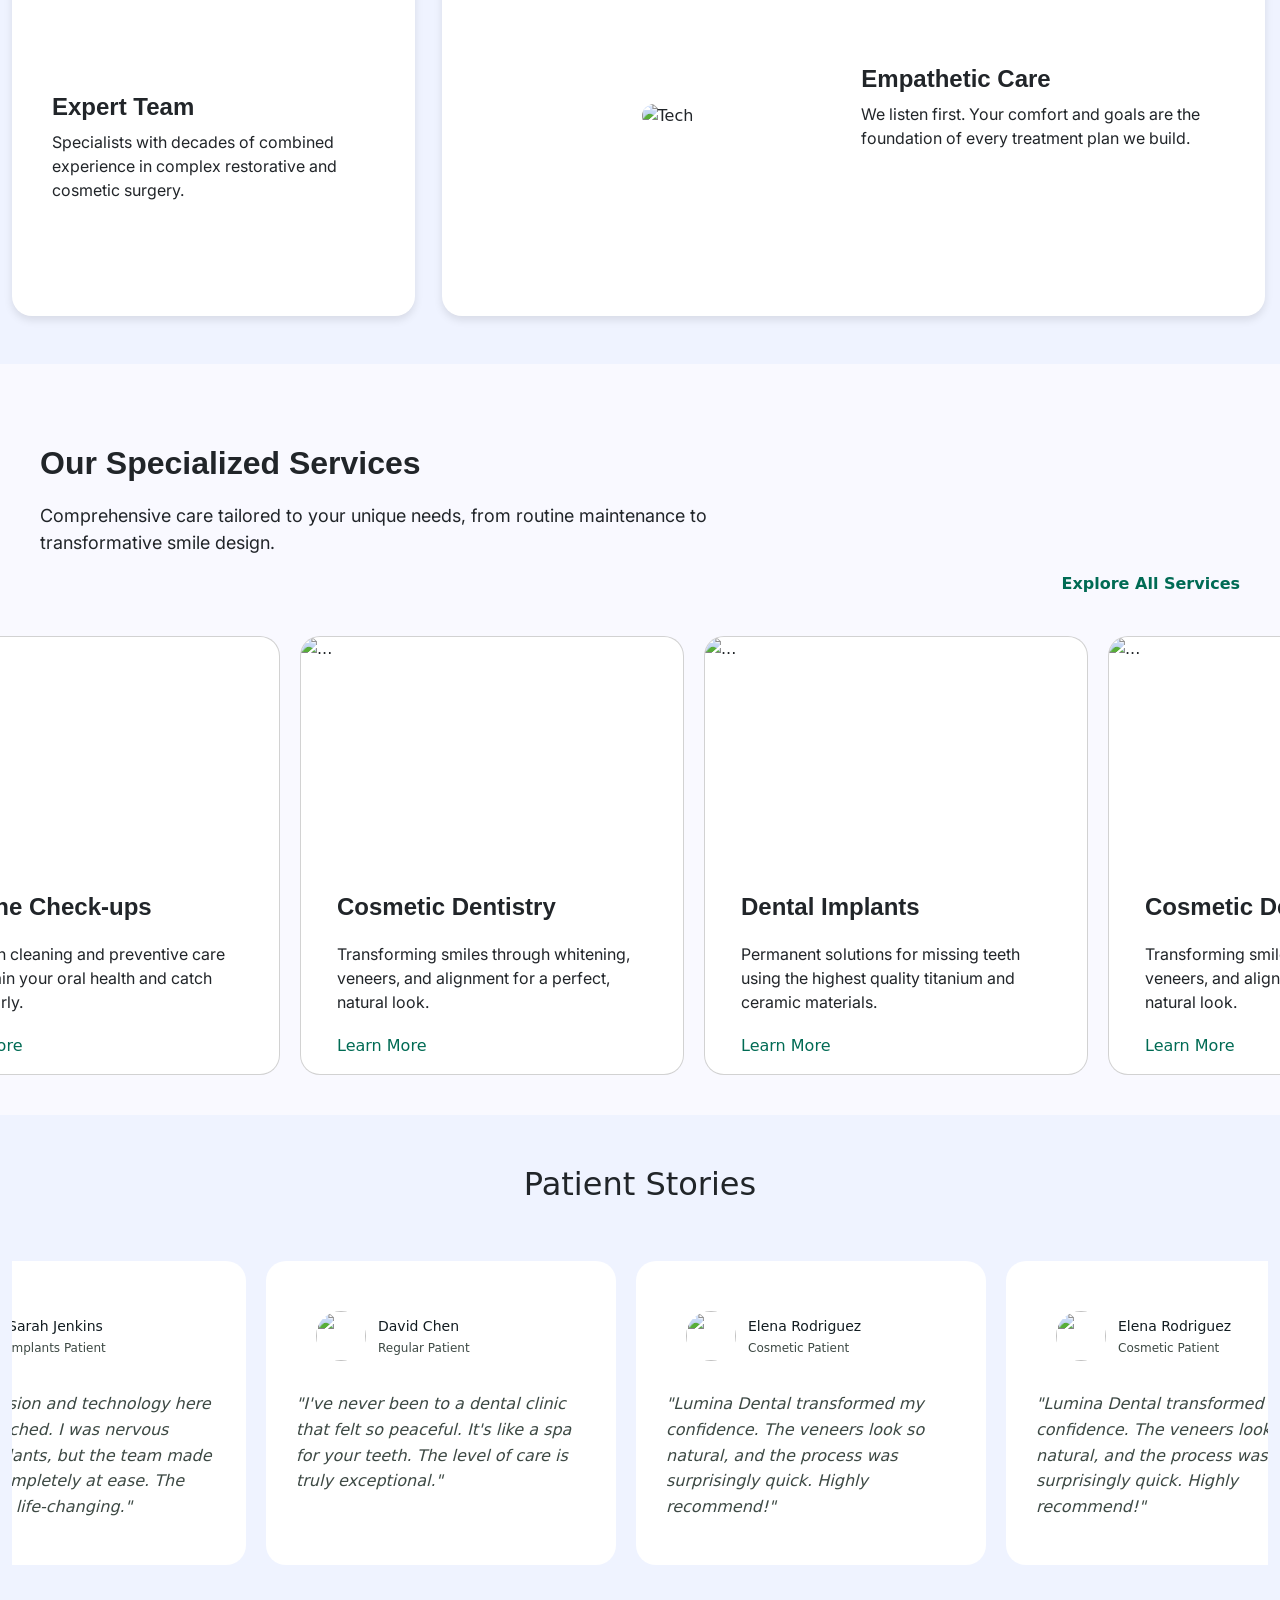
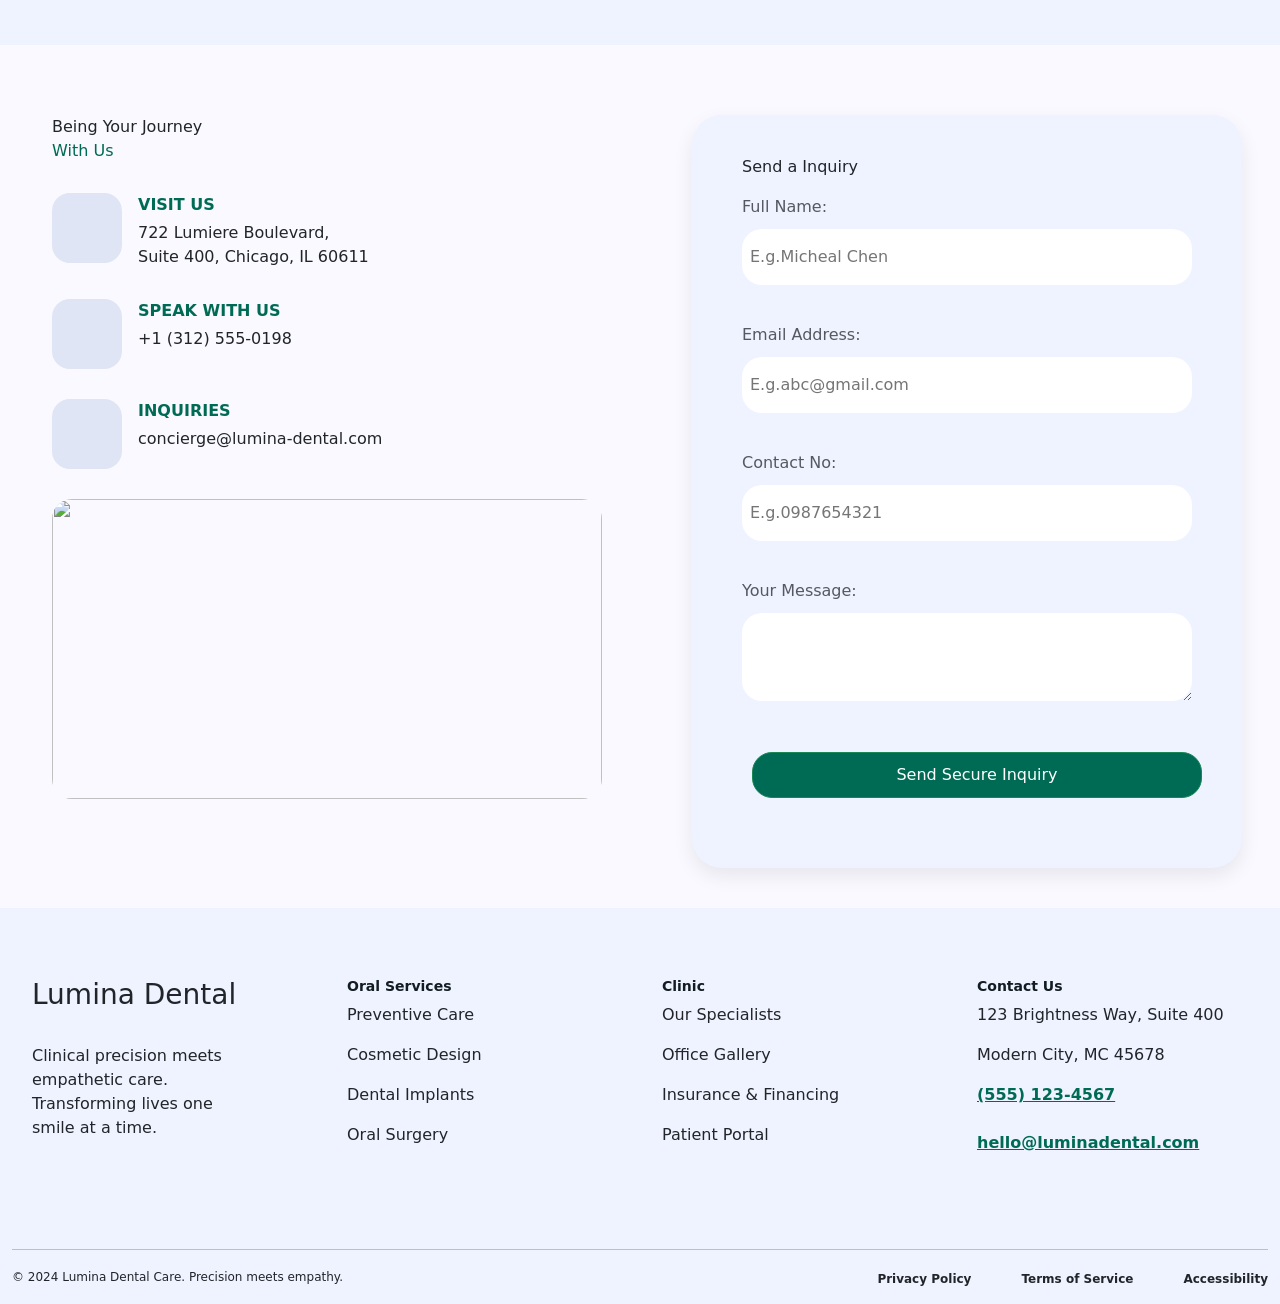
==== commit c1612a32: "button connect to whatsapp" ====
--- a/index.html
+++ b/index.html
@@ -476,7 +476,7 @@
                     <p class="form-text">Your Message:</p>
                     <textarea class="input py-2" id="message" rows="3"></textarea>
                     <small class="error" id="messageError"></small><br>
-                    <a href="head.html" class="btn btn-success form-btn">Send Secure Inquiry</a>
+                    <button type="submit" class="btn btn-success form-btn">Send Secure Inquiry</button>
                     </div>
                     </div>
                 </form>
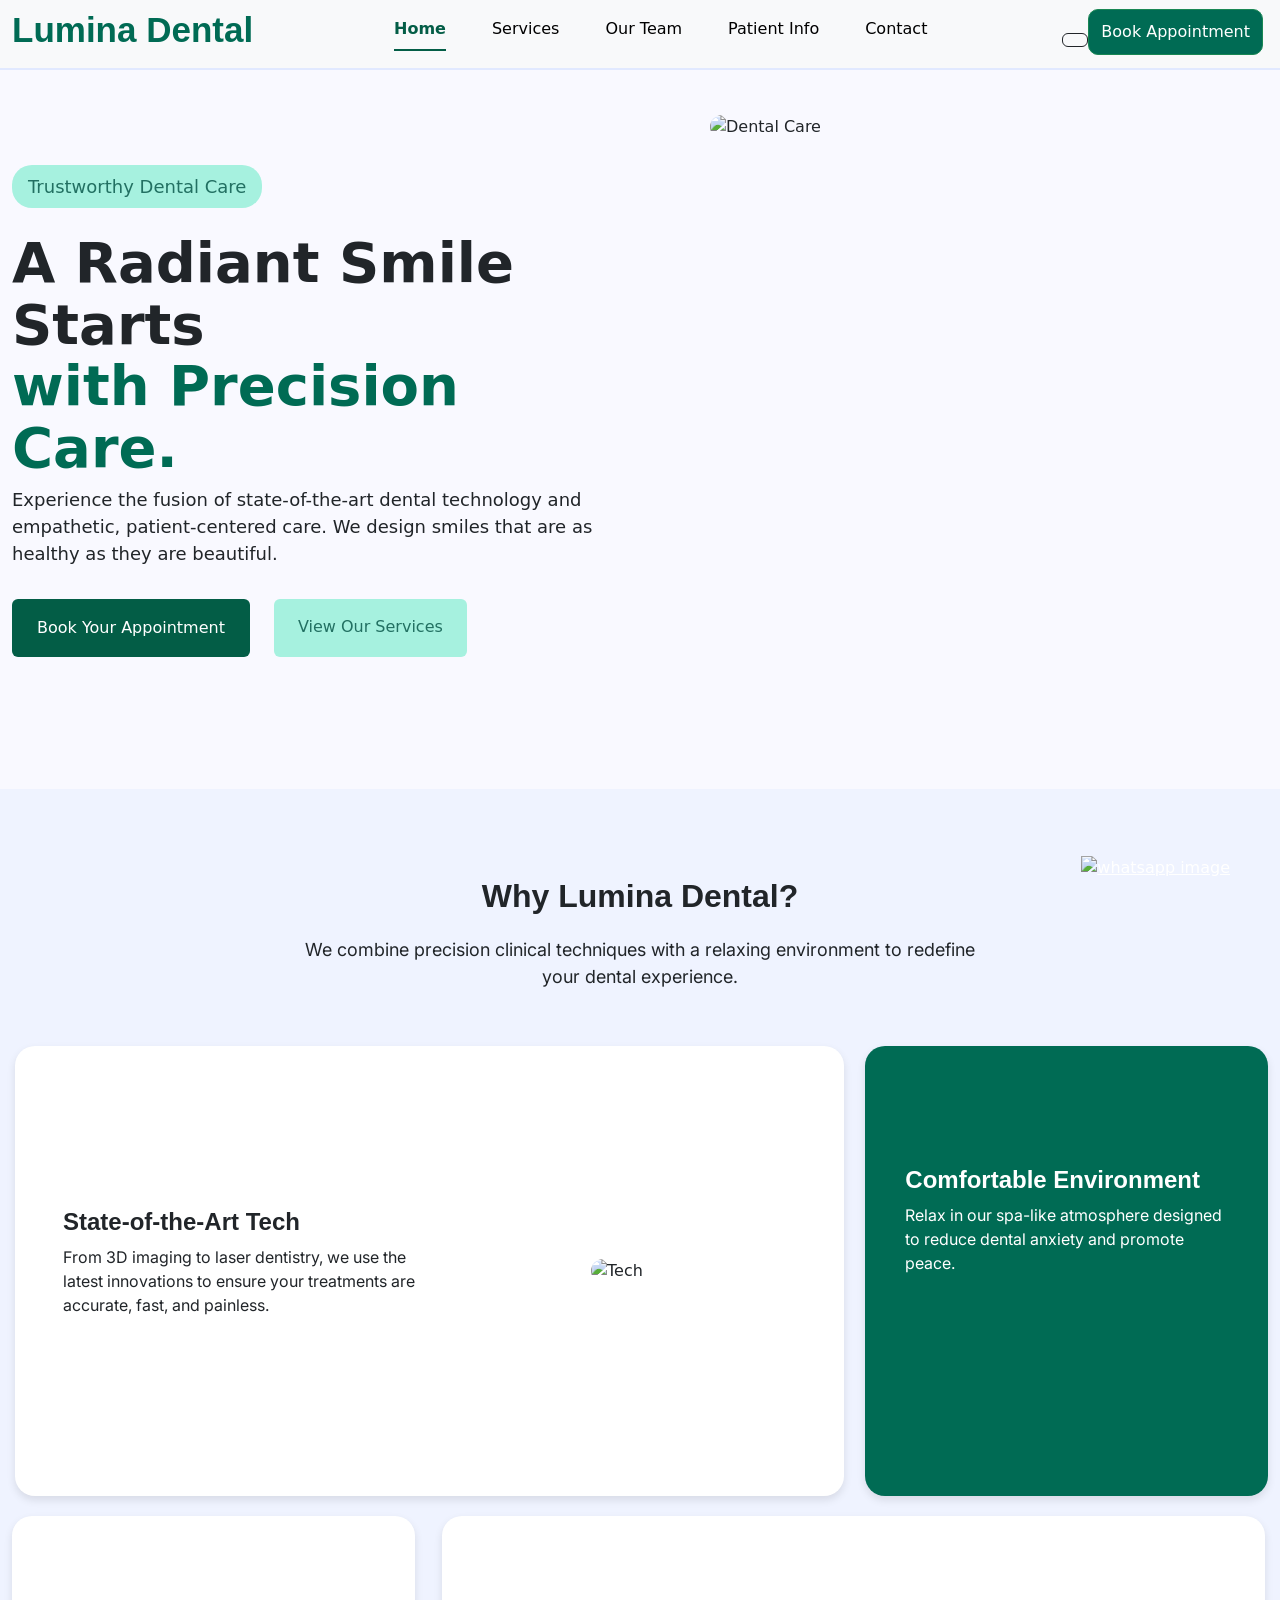
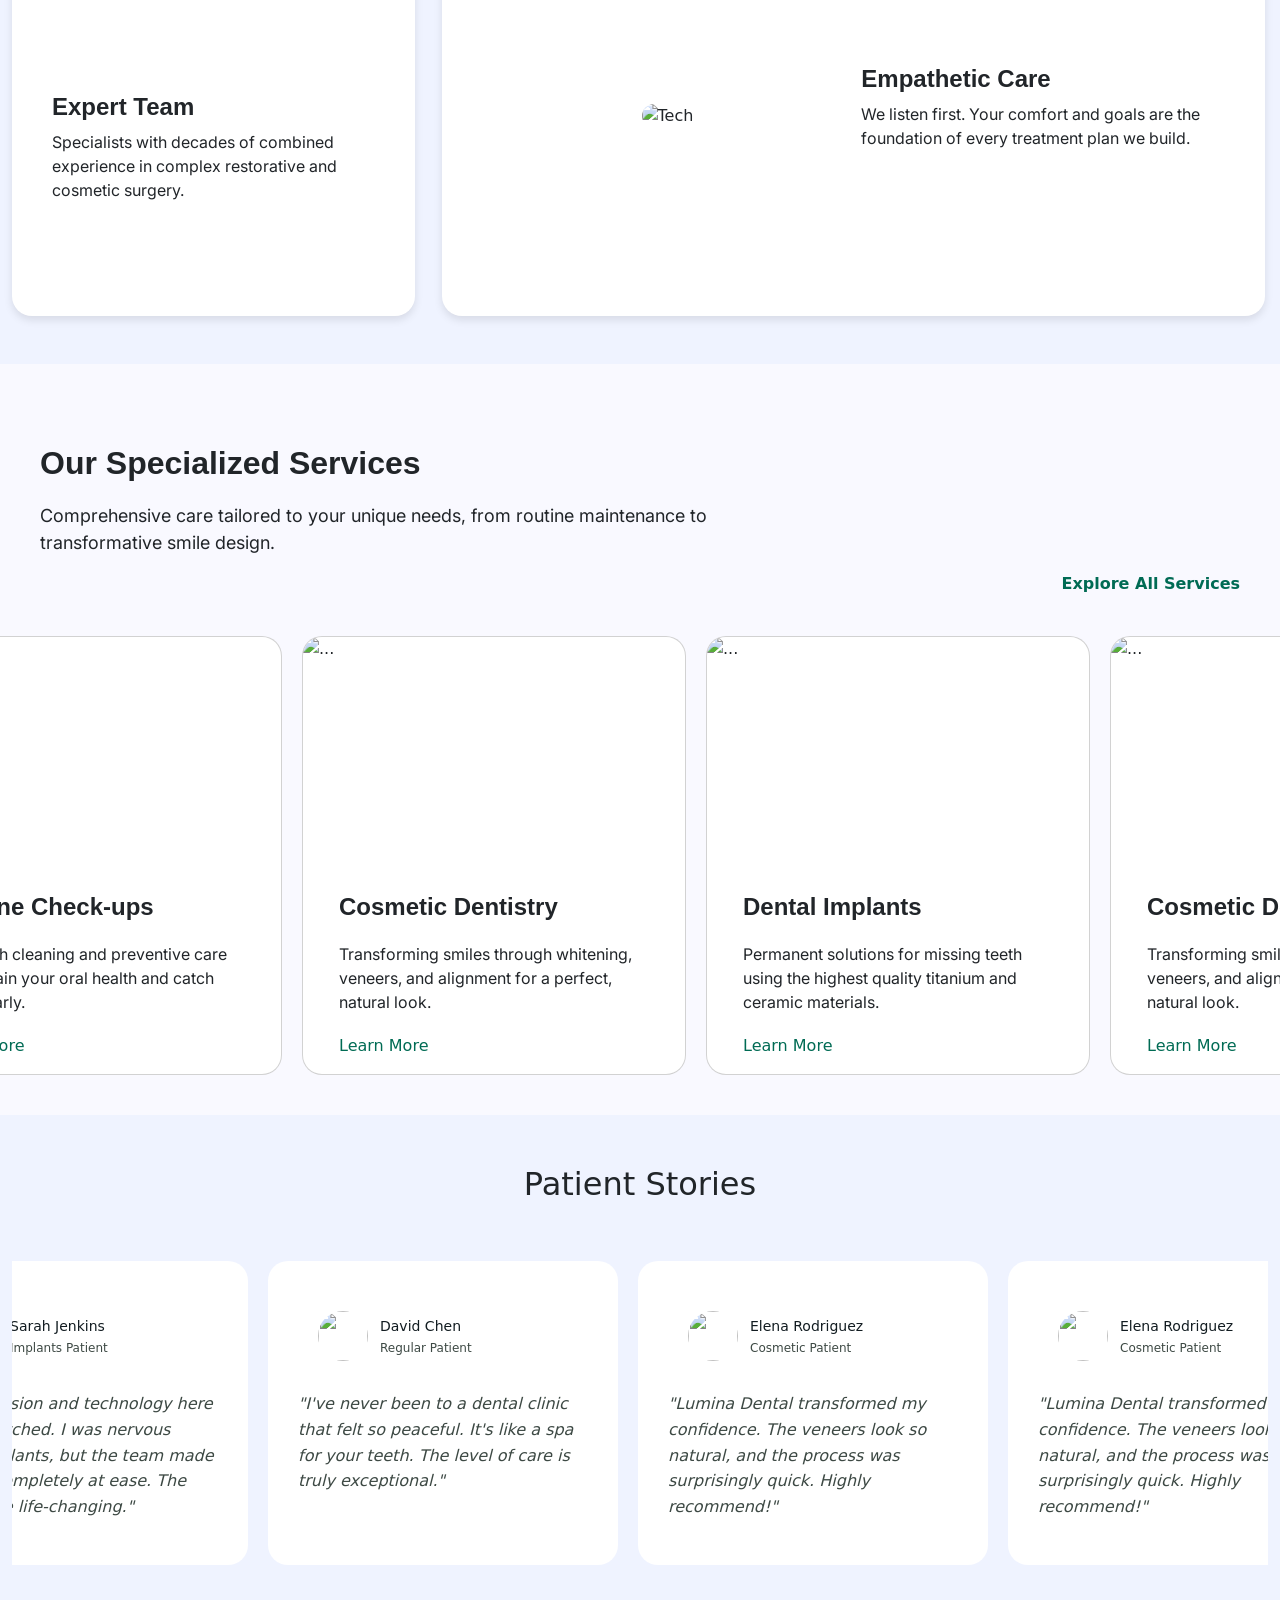
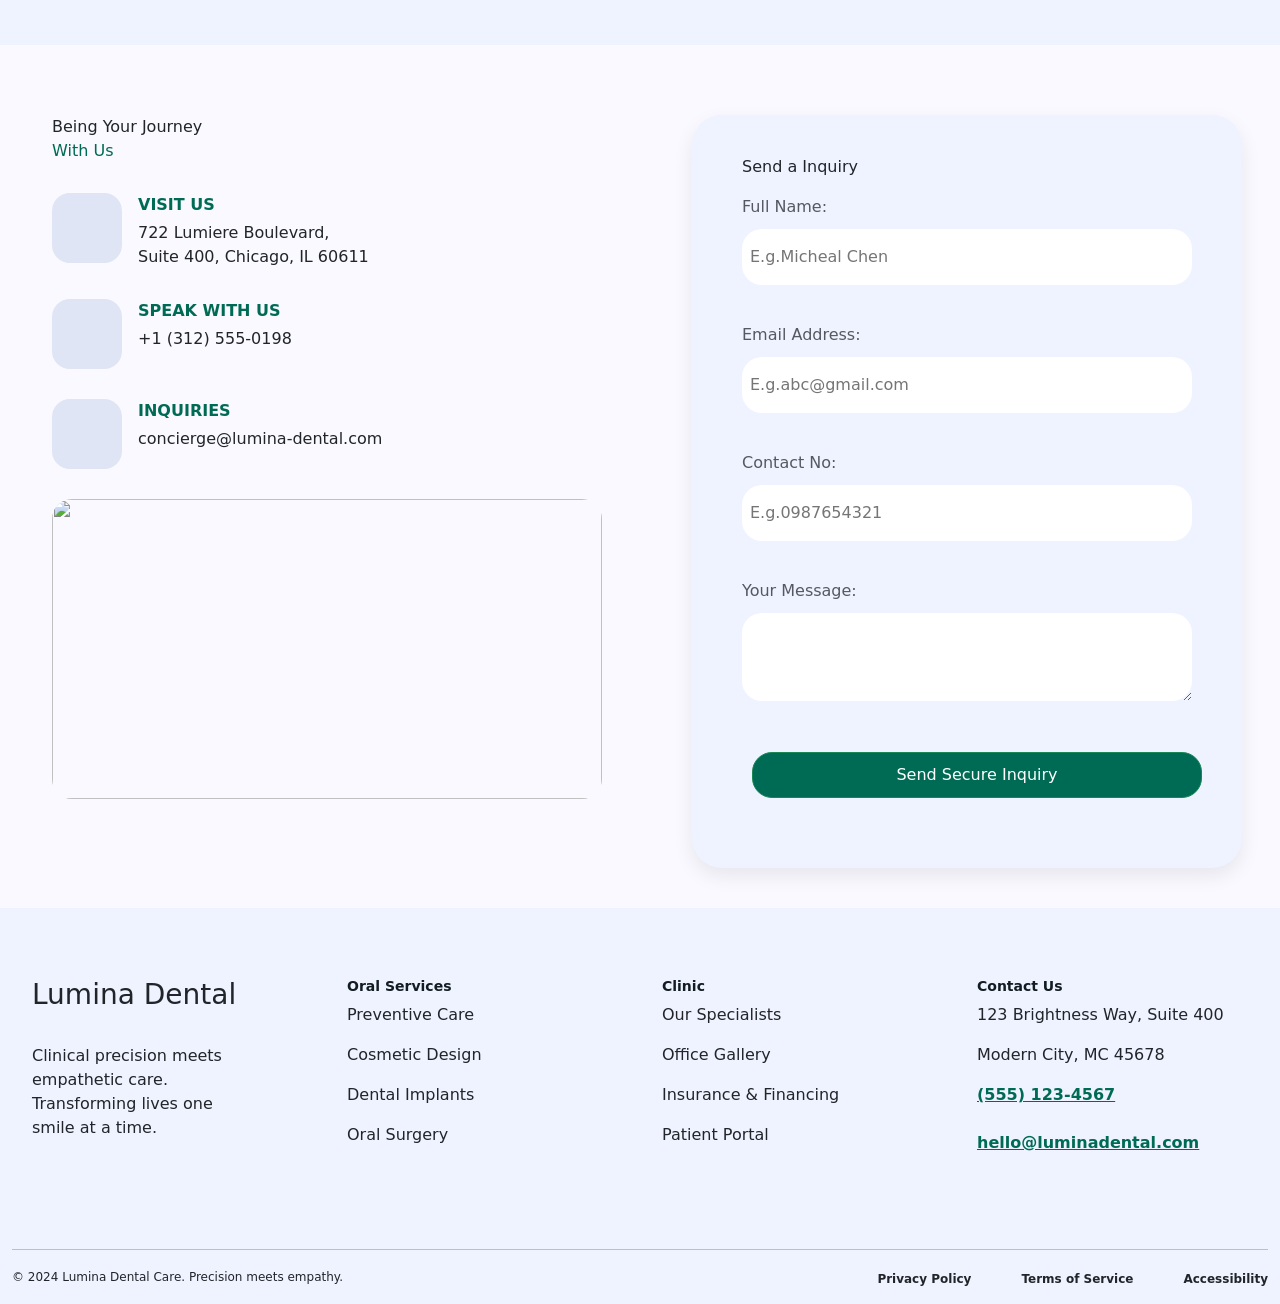
==== commit 8ec8b805: "adding  dark mode" ====
--- a/index.html
+++ b/index.html
@@ -9,6 +9,7 @@
     <link href="https://fonts.googleapis.com/css2?family=Inter:ital,opsz,wght@0,14..32,100..900;1,14..32,100..900&display=swap" rel="stylesheet">
     <link href="https://cdnjs.cloudflare.com/ajax/libs/font-awesome/7.0.1/css/all.min.css" rel="stylesheet">
     <link rel="stylesheet" href="media.css">
+    <link rel="stylesheet" href="style2.css">
 </head>
 <body>
     <!-- Heading Section -->
@@ -37,6 +38,7 @@
                                     <a class="nav-link" href="#contact">Contact</a>
                                 </li>
                             </ul>
+                            <button id="themeToggle" class="btn btn-outline-dark"></button>
                             <div class = "heading-btn d-flex justify-content-lg-end justify-content-center mb-3">
                                 <a href="#Formpopup" class="btn btn-success ms-auto" style="border-radius: 10px;">Book Appointment</a>
                             </div>
--- a/style.css
+++ b/style.css
@@ -1,5 +1,6 @@
 body{
     background-color: #F9F9FF;
+    transition: 0.3s;
 }
 .heading1{
     position:fixed;
--- a/style2.css
+++ b/style2.css
@@ -0,0 +1,62 @@
+body.dark-mode{
+    background-color: #0F172A;
+    color:white;
+}
+
+/* section 2 */
+body.dark-mode .service{
+    background-color: #1E293B;
+}
+body.dark-mode .services{
+    background-color: #334155;
+}
+body.dark-mode .services2{
+    background-color: #334155;
+}
+body.dark-mode .services-part2{
+    background-color:#334155;
+}
+
+/* section 3 */
+body.dark-mode .section3{
+    background-color: #0F172A;
+}
+body.dark-mode .card{
+    background-color: #334155;
+    color:white;
+}
+
+/* section 4 */
+body.dark-mode .stories{
+    background-color: #1E293B;
+}
+body.dark-mode .profile{
+    background-color: #334155;
+}
+body.dark-mode #large{
+    color:white;
+}
+body.dark-mode #small{
+    color:white;
+}
+body.dark-mode .view{
+    color:white;
+}
+
+/* contact section 5 */
+body.dark-mode .form-section{
+    background-color: #334155;
+    color:white;
+}
+
+/* section 6 */
+body.dark-mode .footer-wrapper{
+    background-color:#1E293B ;
+}
+
+/* others tag */
+body.dark-mode h1,
+body.dark-mode h2,
+body.dark-mode h3{
+    color: white;
+}
